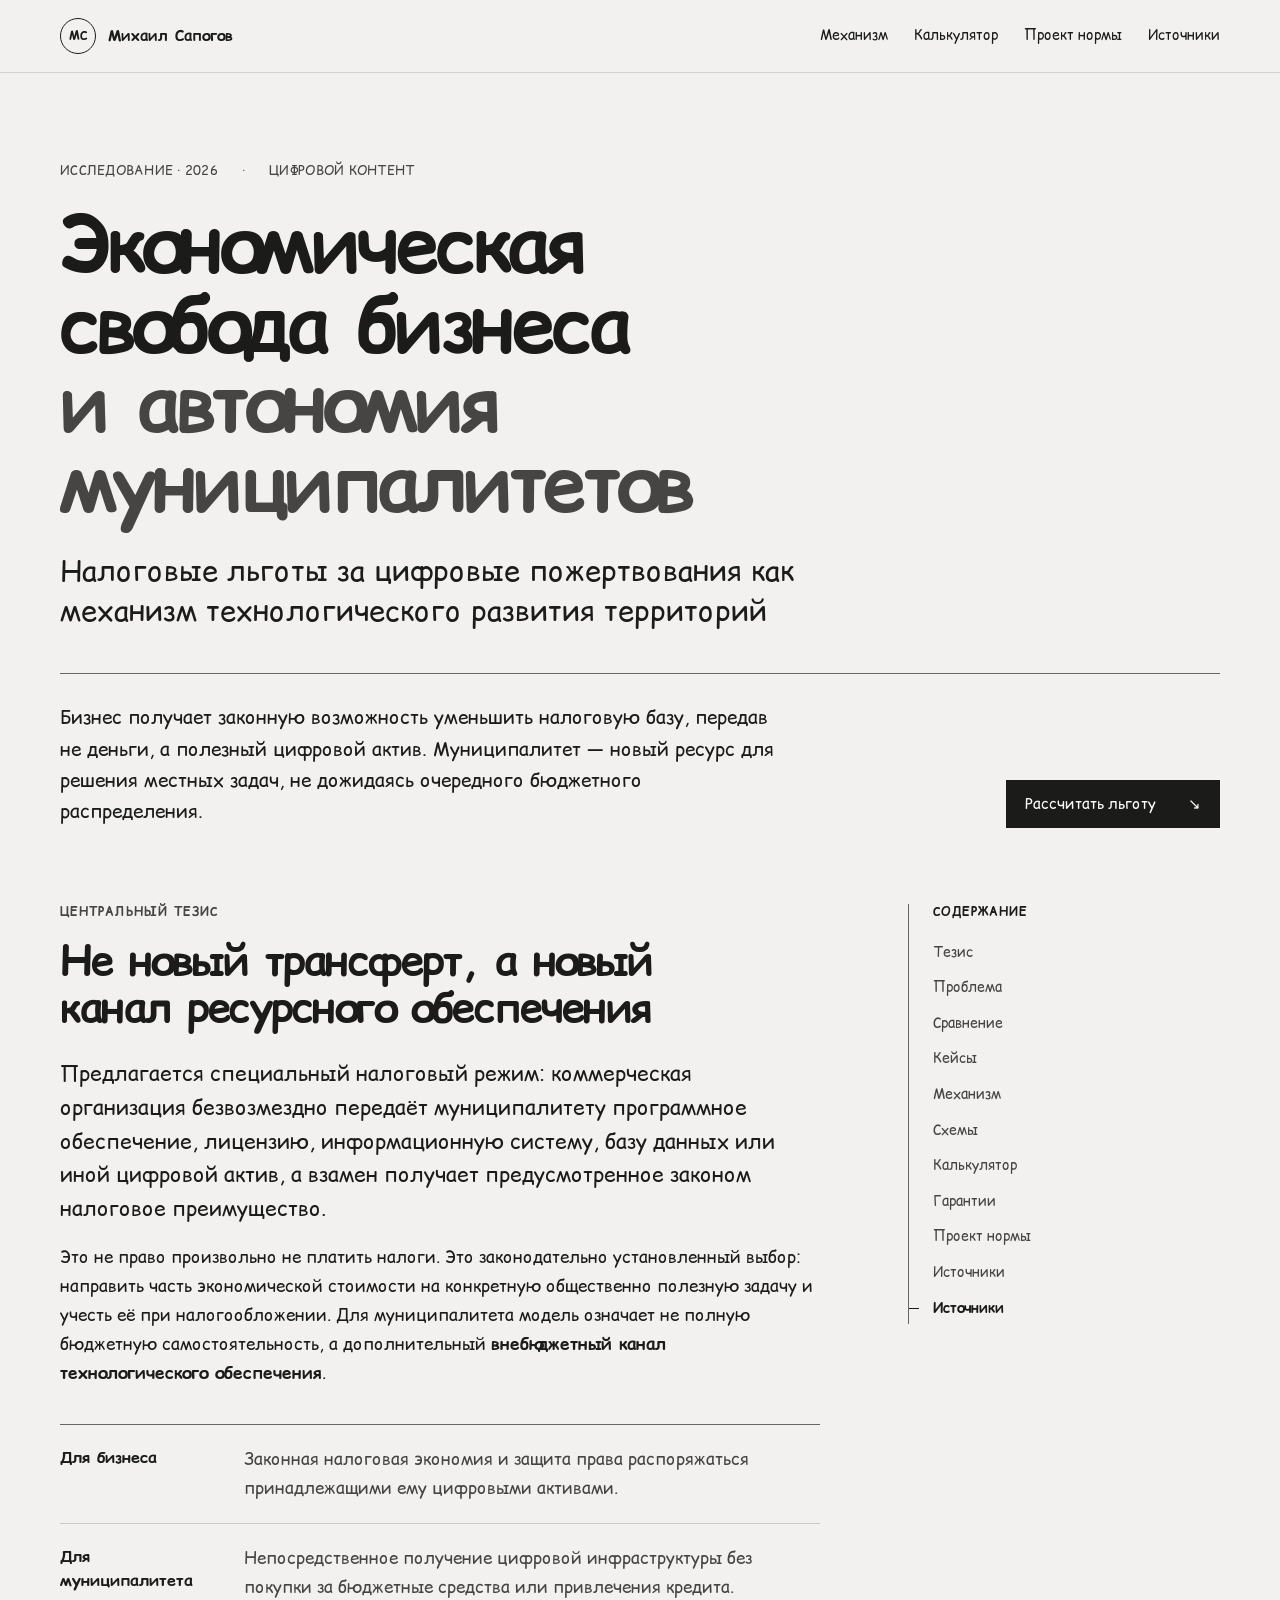
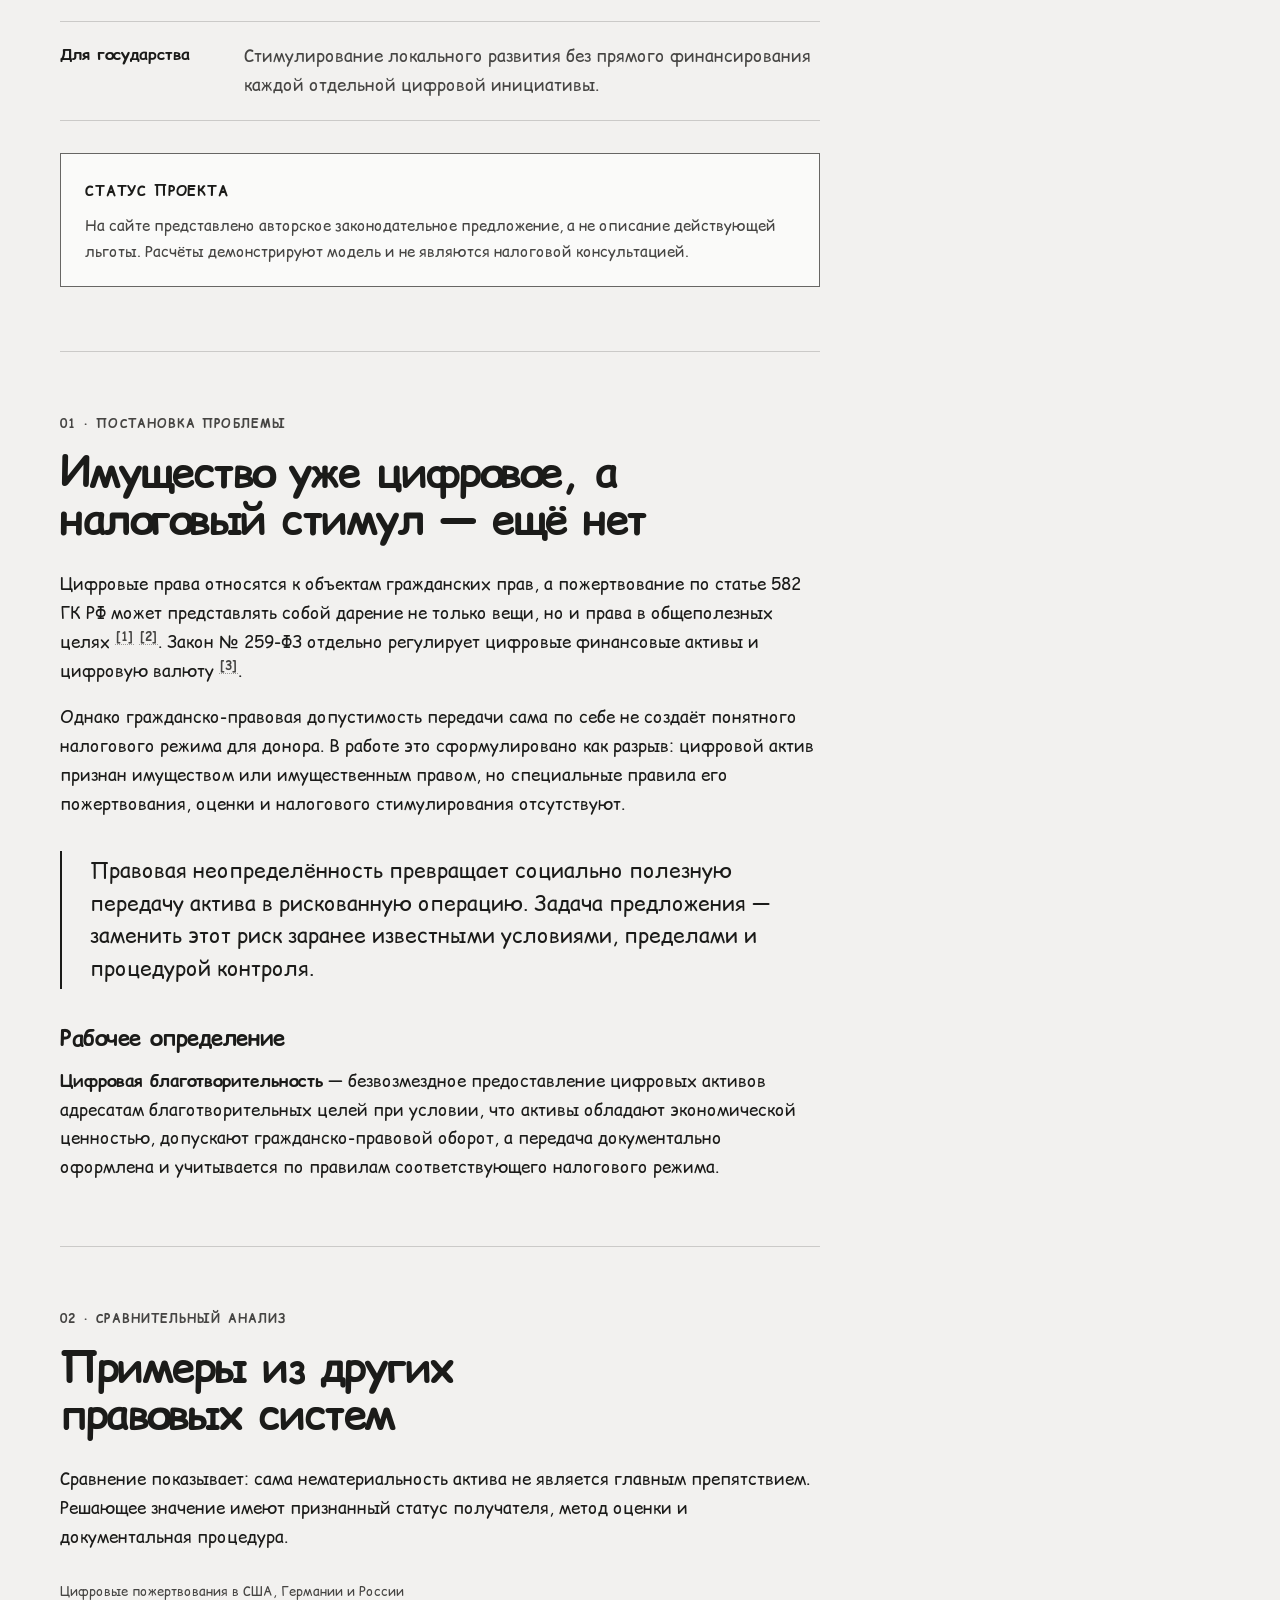
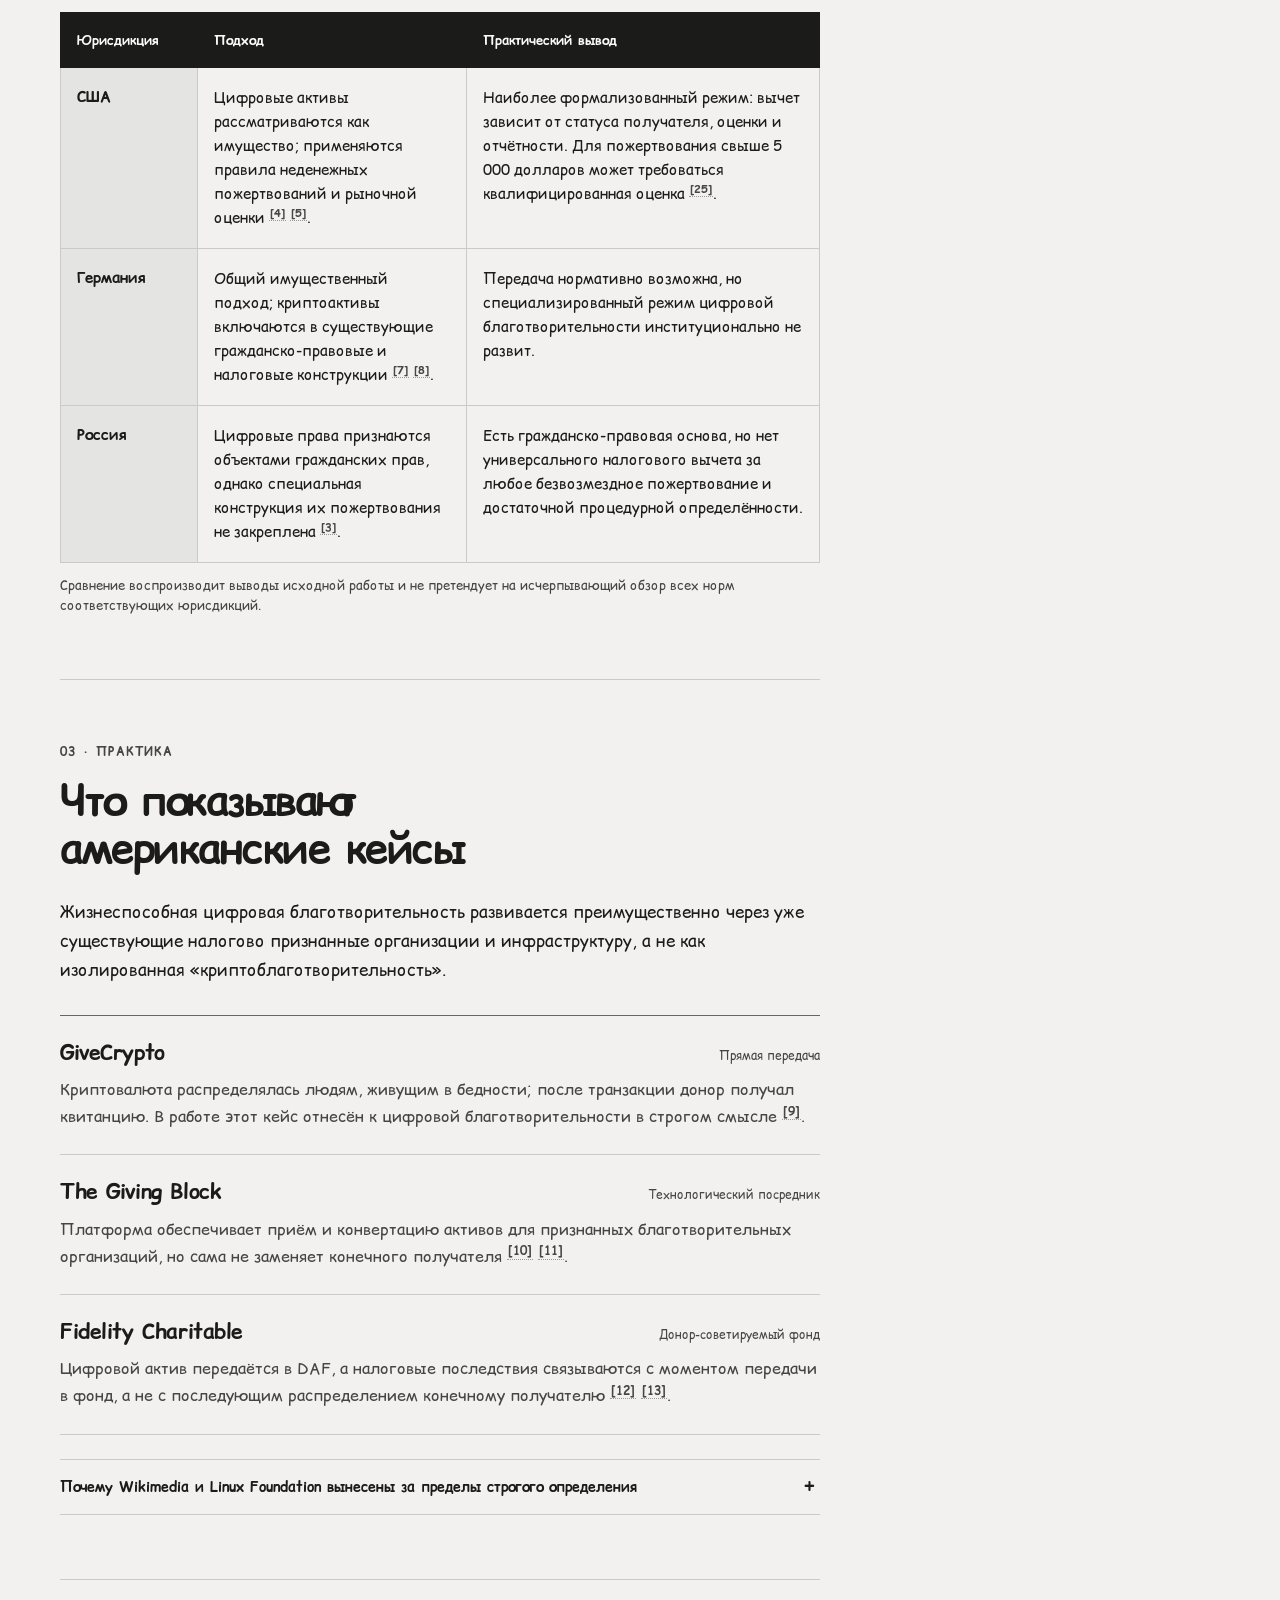
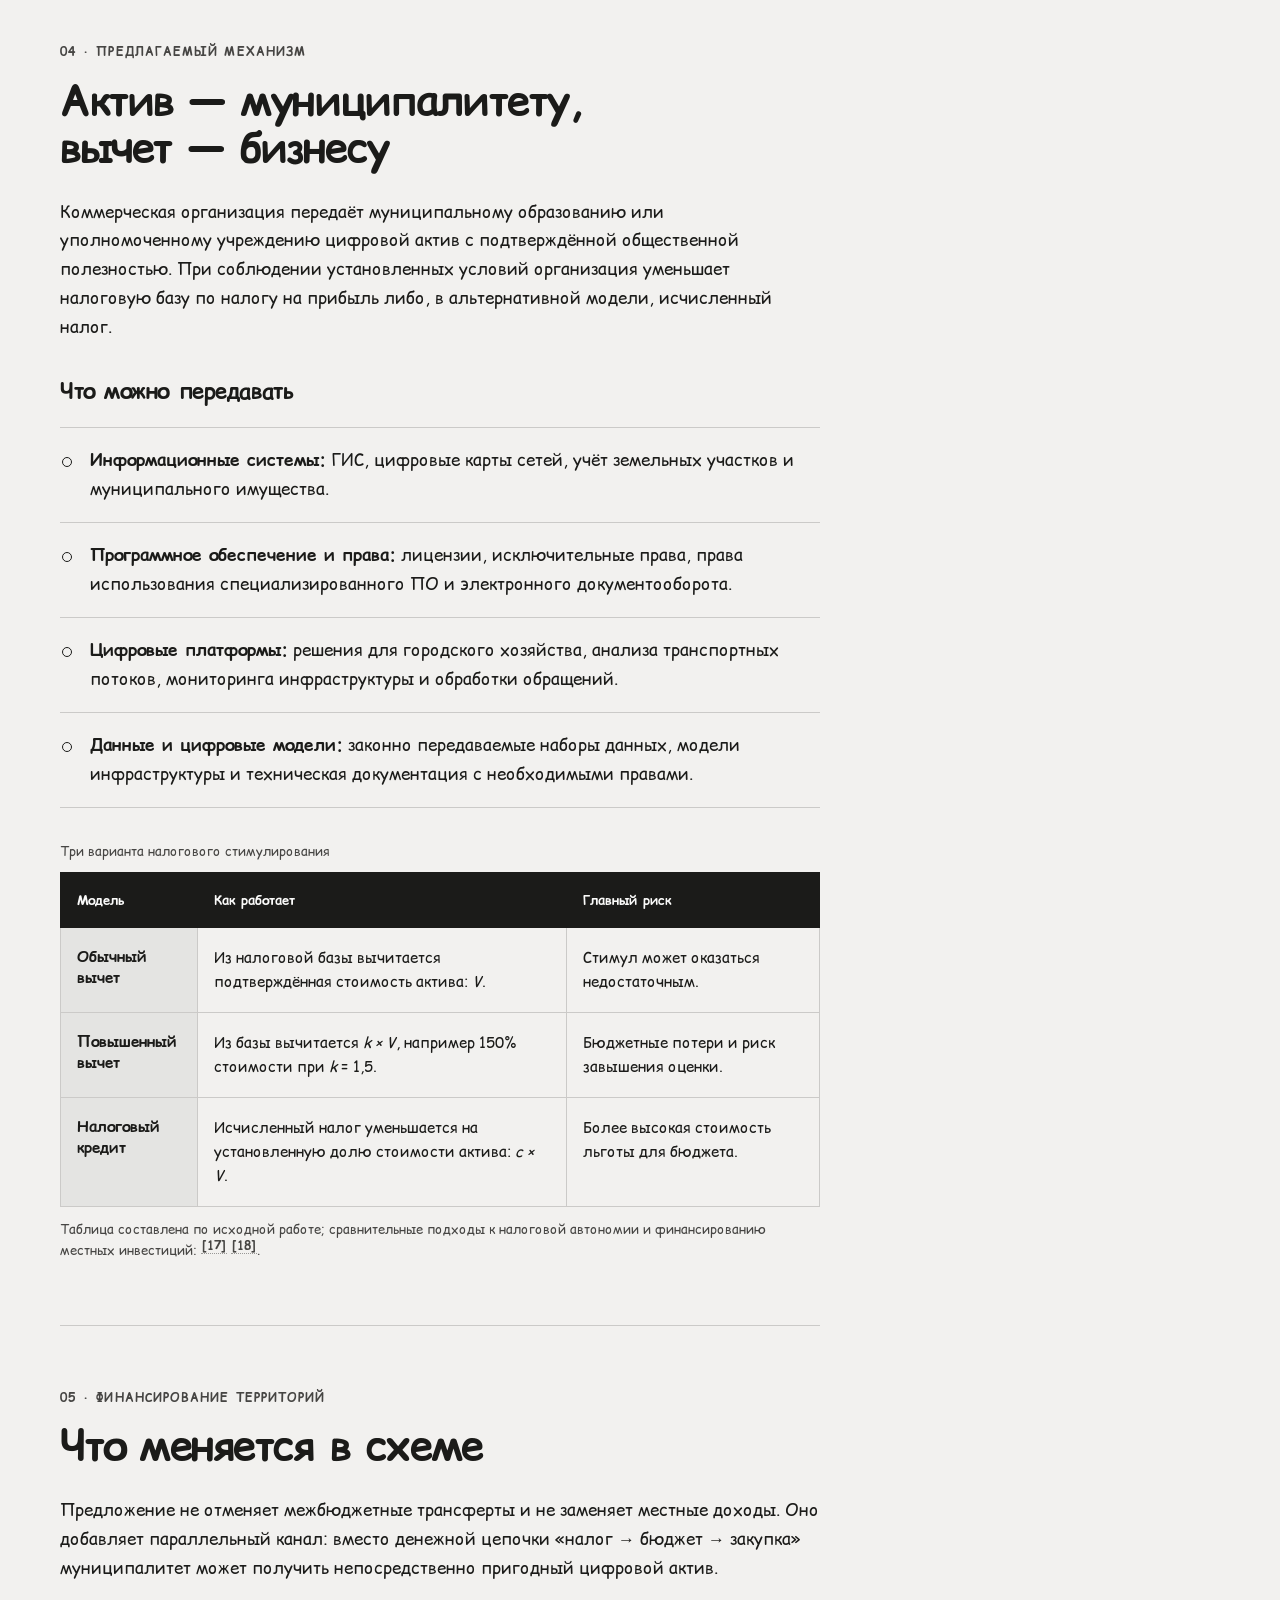
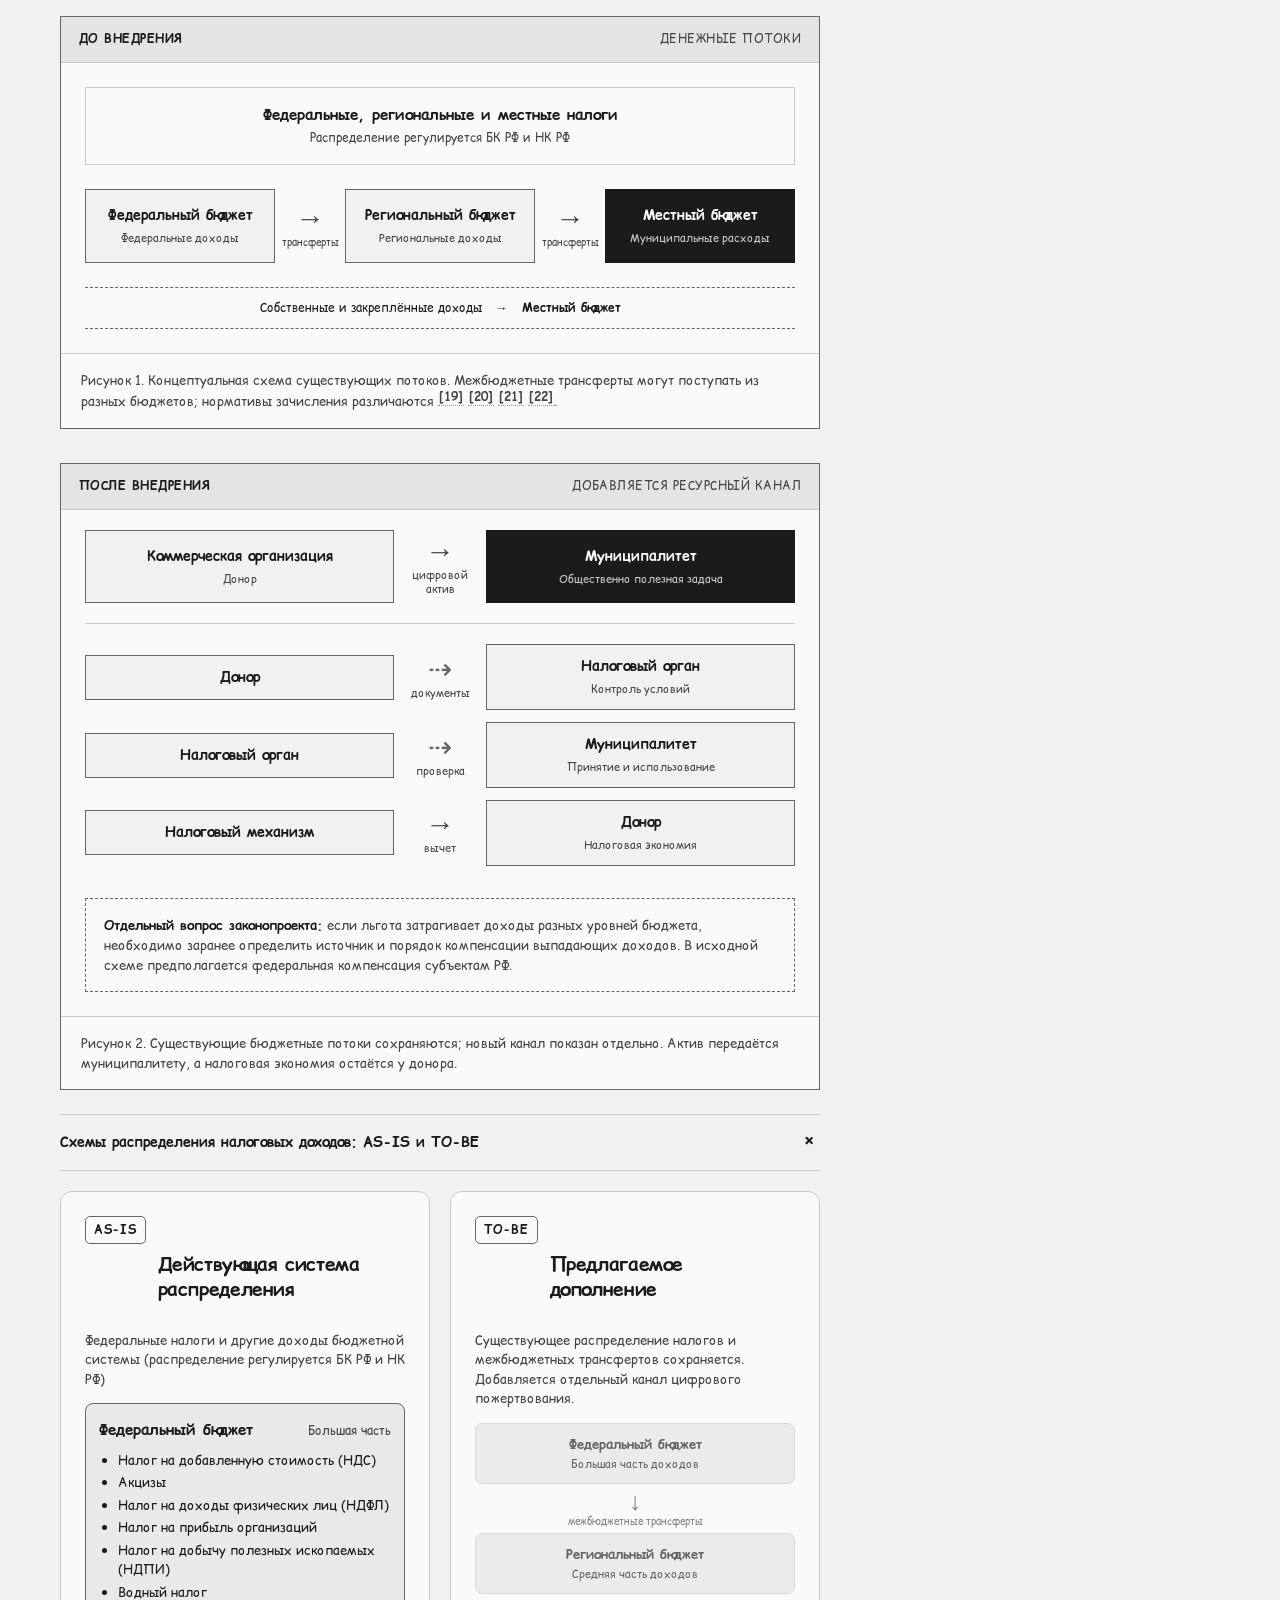
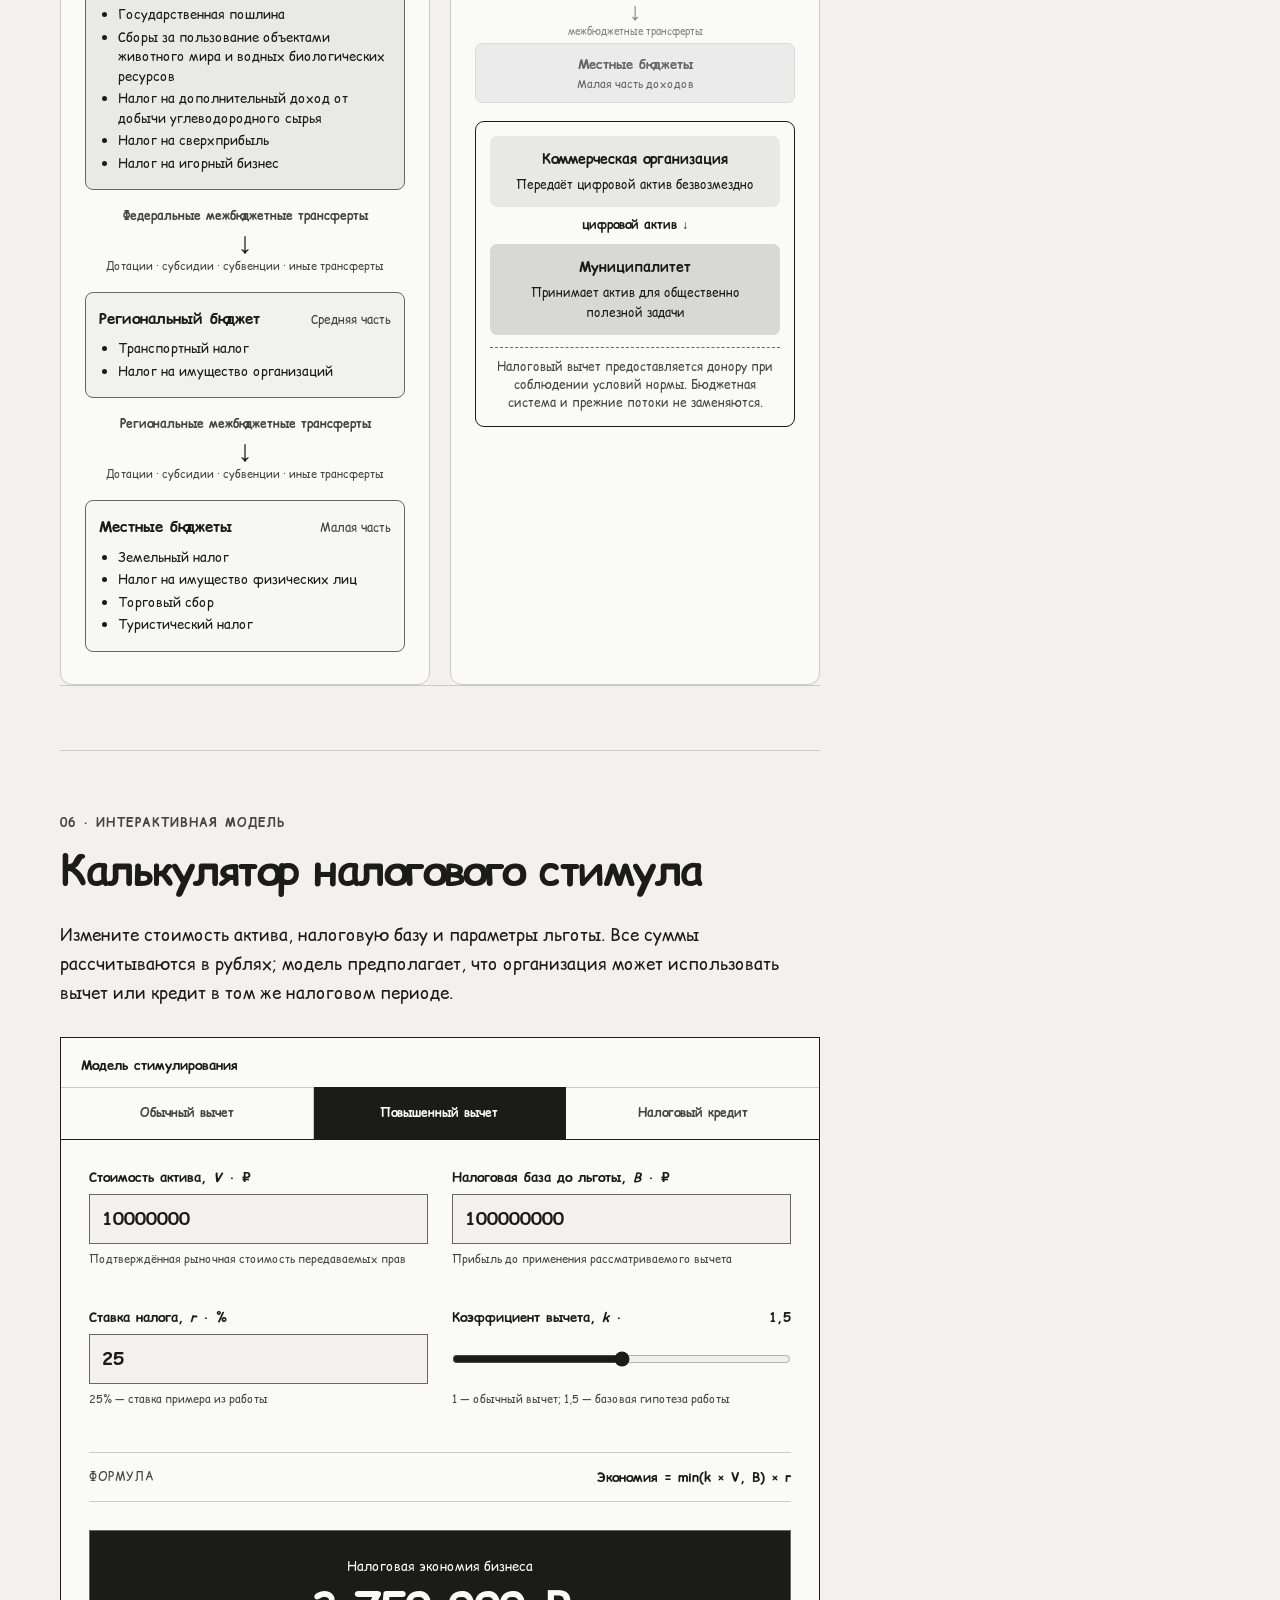
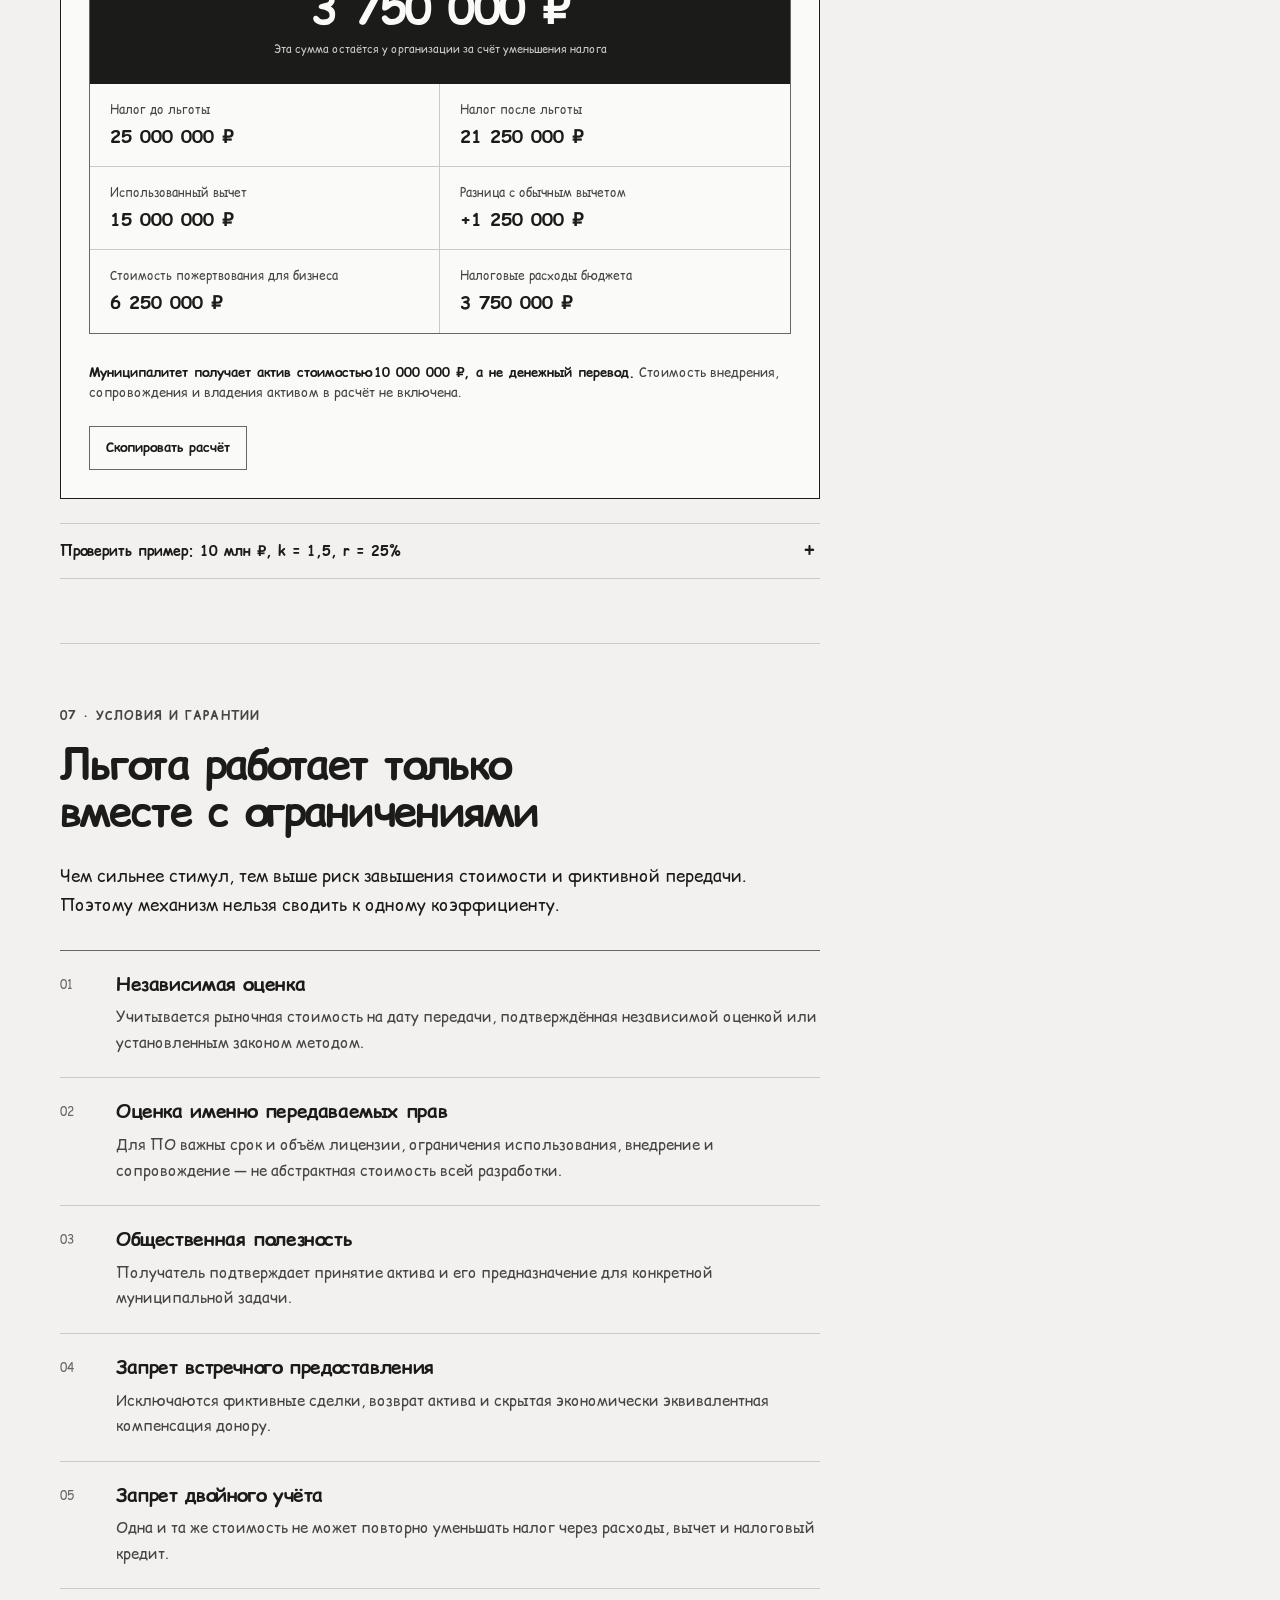
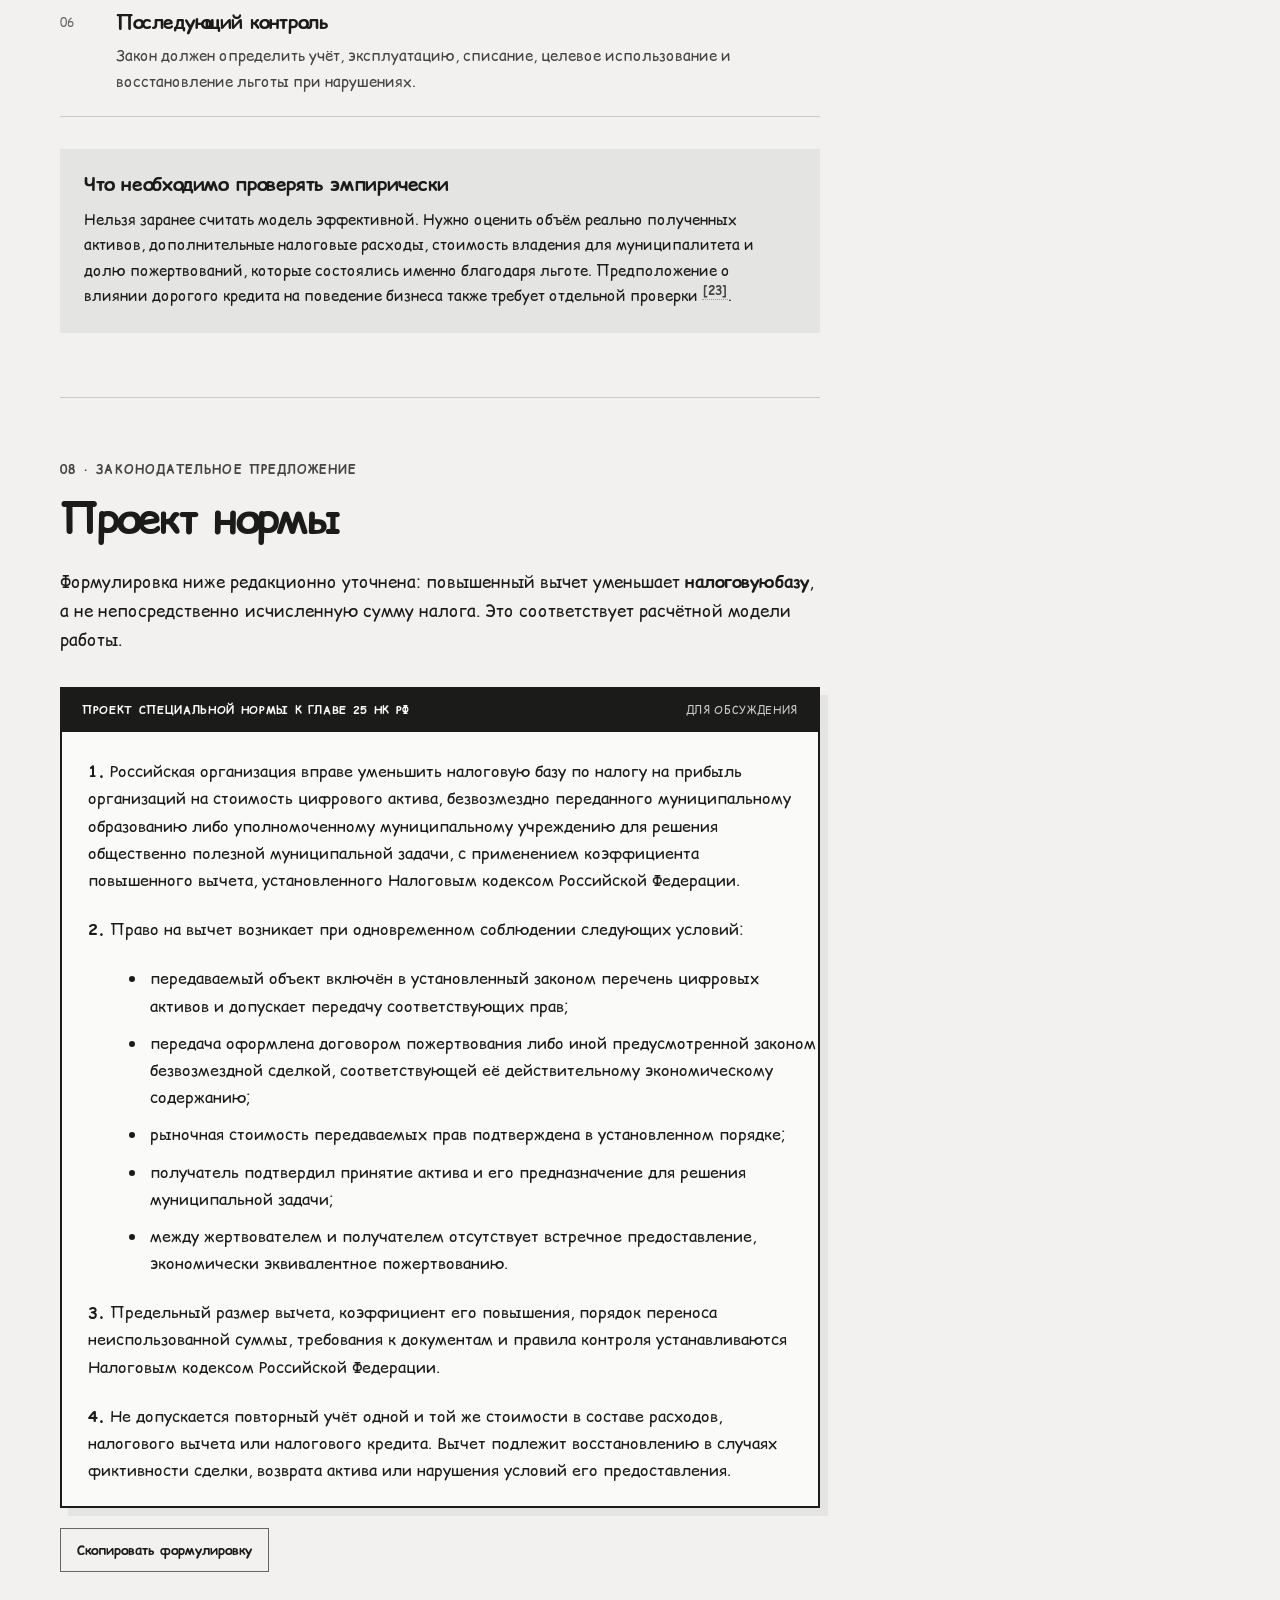
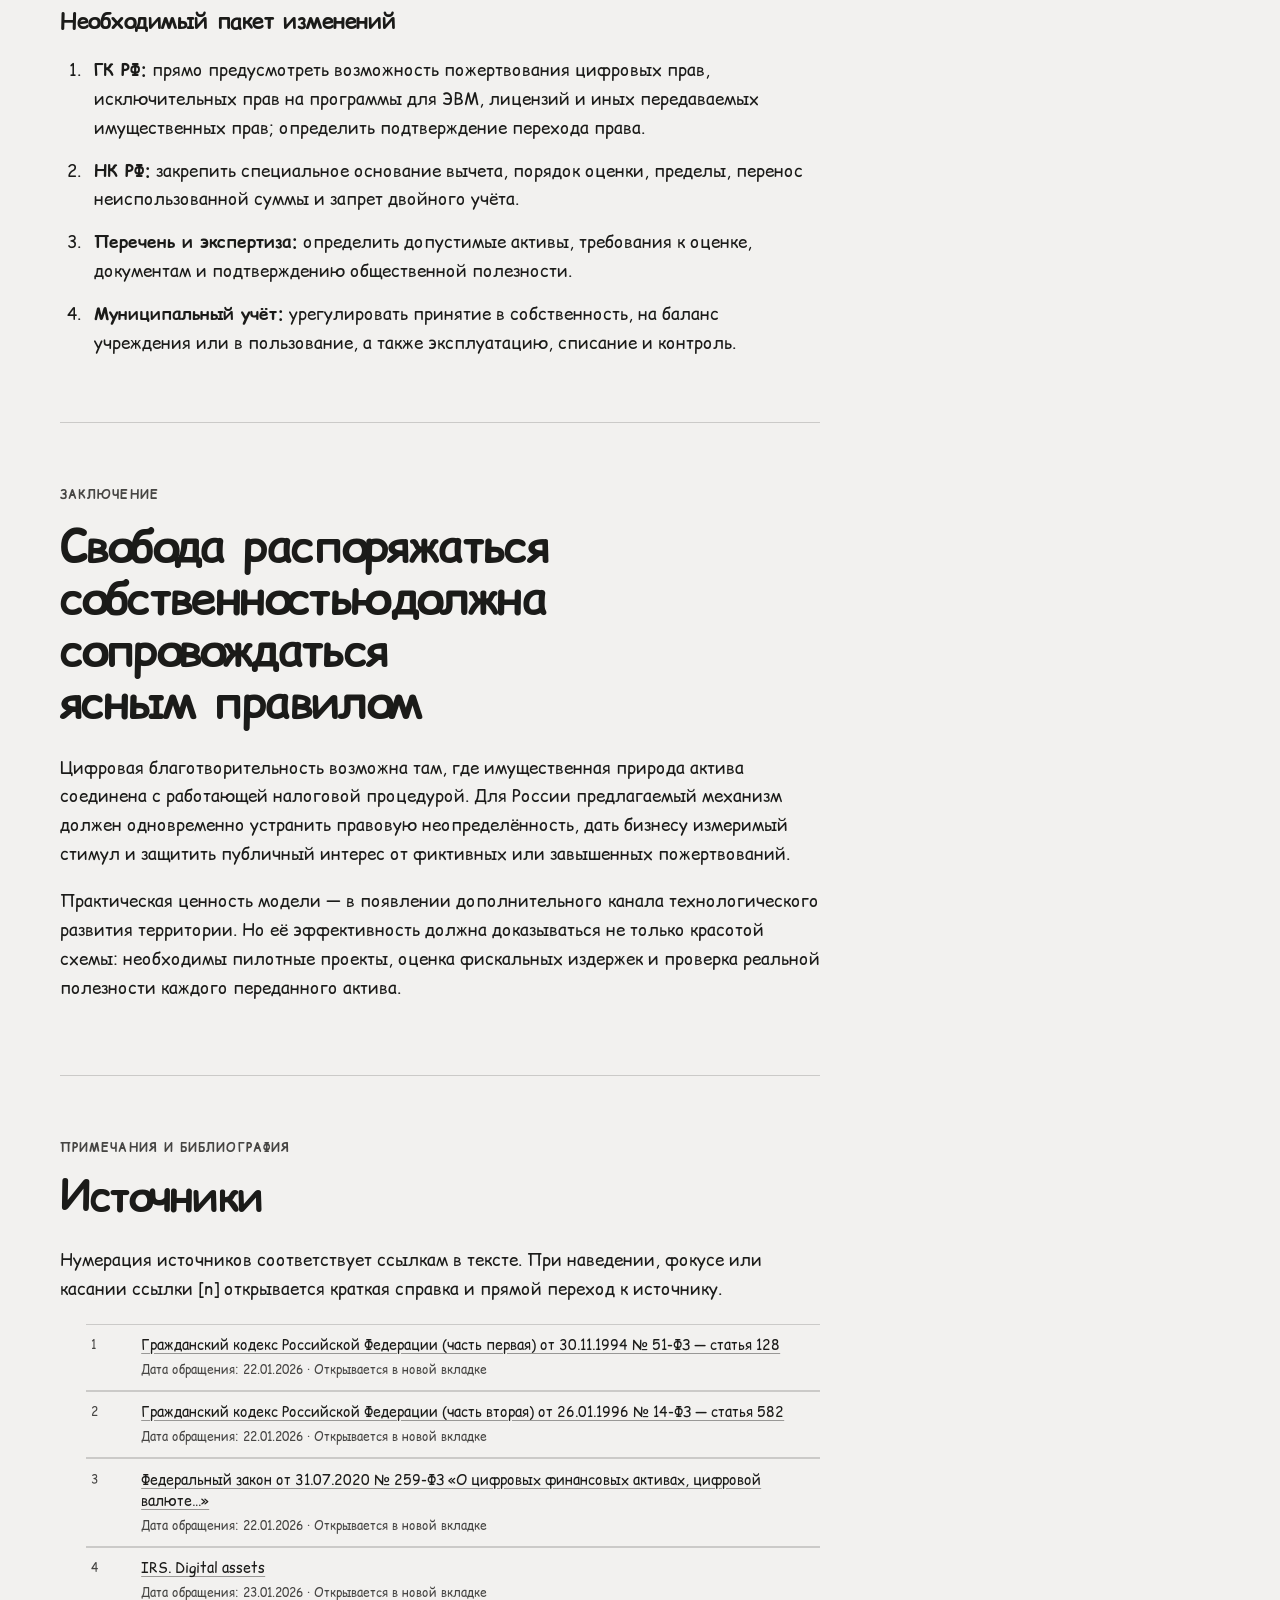
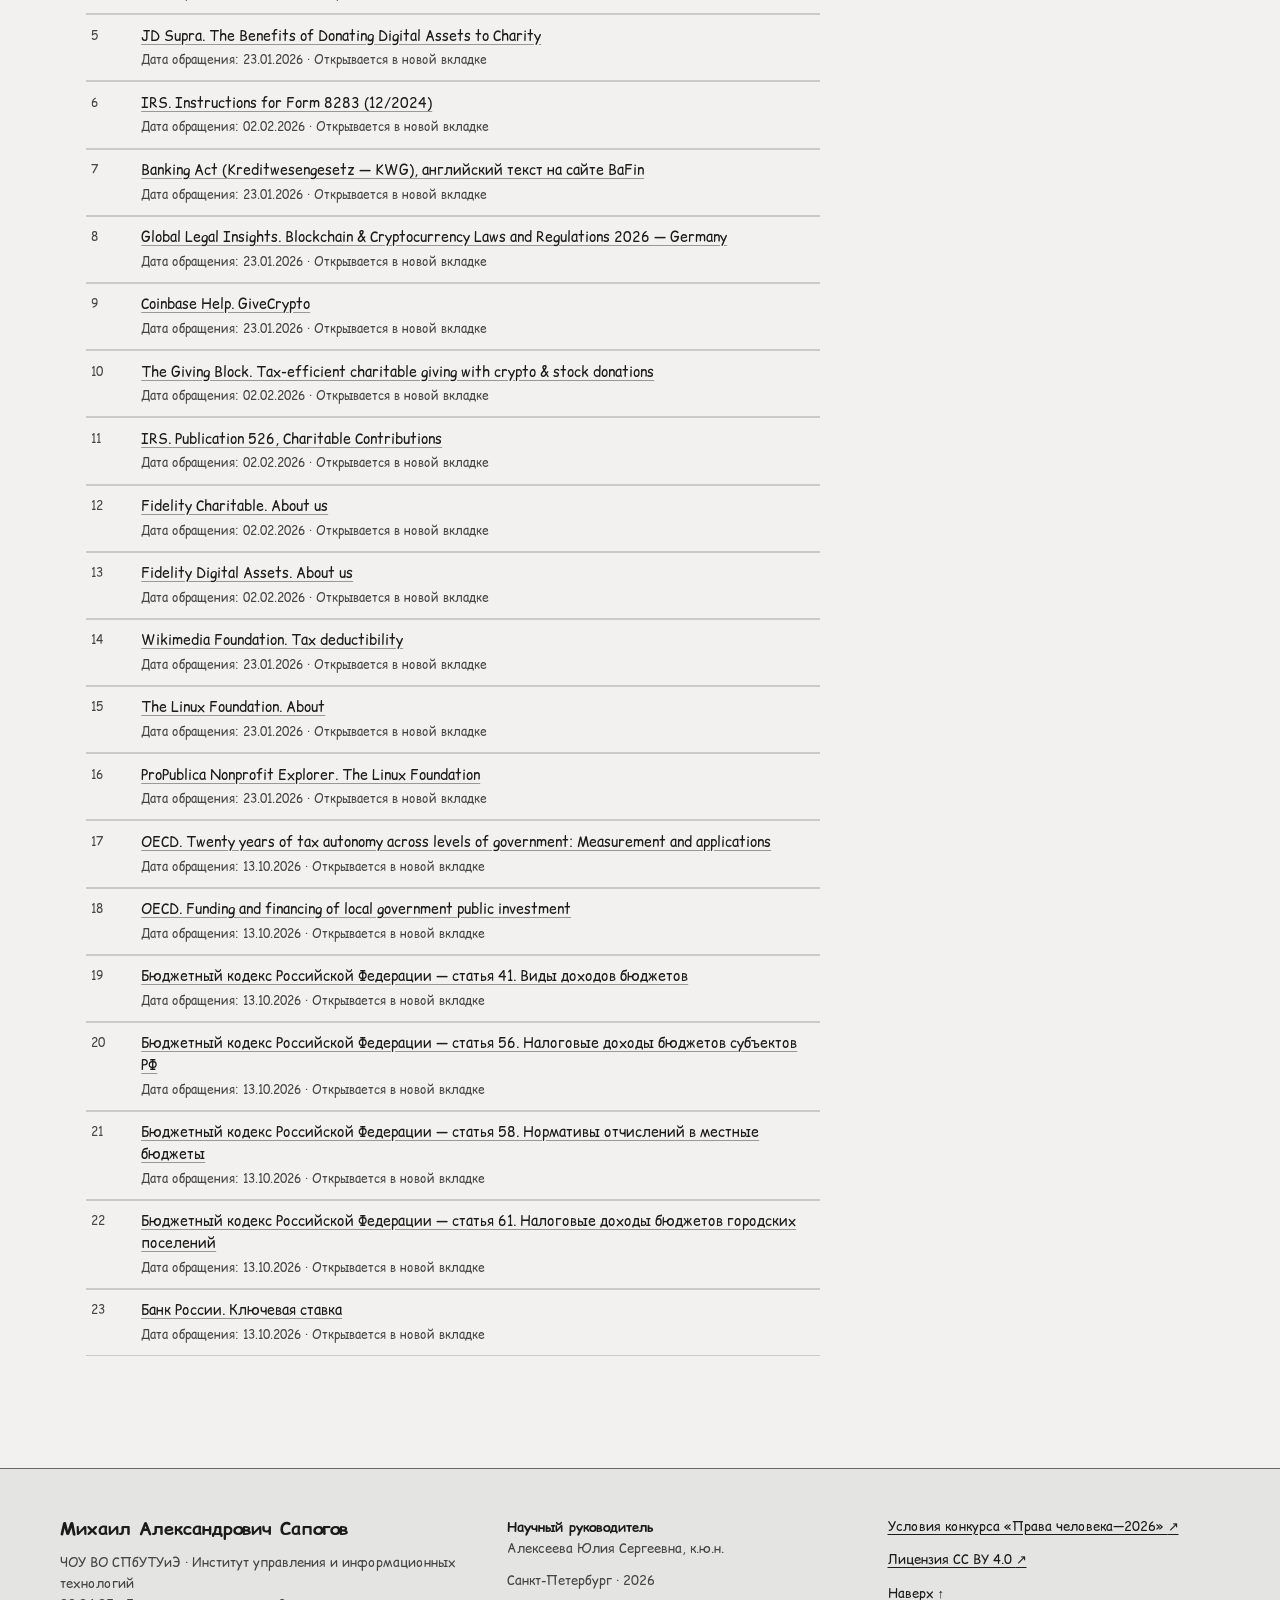
==== index.html @ ef660023 "Первая попытка загрузить в репозиторий" ====
<!doctype html>
<html lang="ru">
<head>
  <meta charset="utf-8">
  <meta name="viewport" content="width=device-width, initial-scale=1">
  <meta name="description" content="Исследование и интерактивная модель налоговых льгот для бизнеса за цифровые пожертвования муниципальным образованиям.">
  <meta name="theme-color" content="#f2f2f0">
  <title>Экономическая свобода бизнеса и автономия муниципалитетов — Михаил Сапогов</title>
  <link rel="icon" href="./assets/favicon.svg" type="image/svg+xml">
  <link rel="stylesheet" href="./styles.css">
  <script type="module" src="./src/main.js"></script>
</head>
<body>
  <a class="skip-link" href="#main">Перейти к содержанию</a>
  <div class="reading-progress" aria-hidden="true"><span id="reading-progress-bar"></span></div>

  <header class="site-header" id="top">
    <div class="header-inner">
      <a class="author-mark" href="#top" aria-label="Михаил Сапогов — к началу страницы">
        <span class="author-monogram" aria-hidden="true">МС</span>
        <span>Михаил Сапогов</span>
      </a>
      <nav class="top-nav" aria-label="Основная навигация">
        <a href="#mechanism">Механизм</a>
        <a href="#calculator">Калькулятор</a>
        <a href="#legislation">Проект нормы</a>
        <a href="#sources">Источники</a>
      </nav>
    </div>
  </header>

  <main id="main">
    <section class="hero shell" aria-labelledby="page-title">
      <div class="hero-meta">
        <span>Исследование · 2026</span>
        <span>Цифровой контент</span>
      </div>
      <h1 id="page-title">Экономическая свобода бизнеса <span>и автономия муниципалитетов</span></h1>
      <p class="hero-subtitle">Налоговые льготы за цифровые пожертвования как механизм технологического развития территорий</p>
      <div class="hero-rule" aria-hidden="true"></div>
      <div class="hero-bottom">
        <p class="hero-thesis">Бизнес получает законную возможность уменьшить налоговую базу, передав не деньги, а полезный цифровой актив. Муниципалитет — новый ресурс для решения местных задач, не дожидаясь очередного бюджетного распределения.</p>
        <div class="hero-actions">
          <a class="primary-action" href="#calculator">Рассчитать льготу <span aria-hidden="true">↘</span></a>
        </div>
      </div>
    </section>

    <div class="shell content-layout">
      <article class="article-flow">
        <section id="abstract" class="article-section abstract-section" aria-labelledby="abstract-title">
          <p class="section-label">Центральный тезис</p>
          <h2 id="abstract-title">Не новый трансферт, а новый канал ресурсного обеспечения</h2>
          <p class="lead">Предлагается специальный налоговый режим: коммерческая организация безвозмездно передаёт муниципалитету программное обеспечение, лицензию, информационную систему, базу данных или иной цифровой актив, а взамен получает предусмотренное законом налоговое преимущество.</p>
          <p>Это не право произвольно не платить налоги. Это законодательно установленный выбор: направить часть экономической стоимости на конкретную общественно полезную задачу и учесть её при налогообложении. Для муниципалитета модель означает не полную бюджетную самостоятельность, а дополнительный <strong>внебюджетный канал технологического обеспечения</strong>.</p>
          <dl class="stakeholder-list">
            <div>
              <dt>Для бизнеса</dt>
              <dd>Законная налоговая экономия и защита права распоряжаться принадлежащими ему цифровыми активами.</dd>
            </div>
            <div>
              <dt>Для муниципалитета</dt>
              <dd>Непосредственное получение цифровой инфраструктуры без покупки за бюджетные средства или привлечения кредита.</dd>
            </div>
            <div>
              <dt>Для государства</dt>
              <dd>Стимулирование локального развития без прямого финансирования каждой отдельной цифровой инициативы.</dd>
            </div>
          </dl>
          <aside class="status-note">
            <strong>Статус проекта</strong>
            <p>На сайте представлено авторское законодательное предложение, а не описание действующей льготы. Расчёты демонстрируют модель и не являются налоговой консультацией.</p>
          </aside>
        </section>

        <section id="problem" class="article-section" aria-labelledby="problem-title">
          <p class="section-label">01 · Постановка проблемы</p>
          <h2 id="problem-title">Имущество уже цифровое, а налоговый стимул — ещё нет</h2>
          <p>Цифровые права относятся к объектам гражданских прав, а пожертвование по статье 582 ГК РФ может представлять собой дарение не только вещи, но и права в общеполезных целях <a class="cite" href="#source-1" data-ref="1" aria-label="Источник 1">[1]</a> <a class="cite" href="#source-2" data-ref="2" aria-label="Источник 2">[2]</a>. Закон № 259-ФЗ отдельно регулирует цифровые финансовые активы и цифровую валюту <a class="cite" href="#source-3" data-ref="3" aria-label="Источник 3">[3]</a>.</p>
          <p>Однако гражданско-правовая допустимость передачи сама по себе не создаёт понятного налогового режима для донора. В работе это сформулировано как разрыв: цифровой актив признан имуществом или имущественным правом, но специальные правила его пожертвования, оценки и налогового стимулирования отсутствуют.</p>
          <blockquote>
            <p>Правовая неопределённость превращает социально полезную передачу актива в рискованную операцию. Задача предложения — заменить этот риск заранее известными условиями, пределами и процедурой контроля.</p>
          </blockquote>
          <h3>Рабочее определение</h3>
          <p><strong>Цифровая благотворительность</strong> — безвозмездное предоставление цифровых активов адресатам благотворительных целей при условии, что активы обладают экономической ценностью, допускают гражданско-правовой оборот, а передача документально оформлена и учитывается по правилам соответствующего налогового режима.</p>
        </section>

        <section id="comparative" class="article-section" aria-labelledby="comparative-title">
          <p class="section-label">02 · Сравнительный анализ</p>
          <h2 id="comparative-title">Примеры из других правовых систем</h2>
          <p>Сравнение показывает: сама нематериальность актива не является главным препятствием. Решающее значение имеют признанный статус получателя, метод оценки и документальная процедура.</p>
          <div class="table-wrap">
            <table class="research-table responsive-table">
              <caption>Цифровые пожертвования в США, Германии и России</caption>
              <thead>
                <tr><th scope="col">Юрисдикция</th><th scope="col">Подход</th><th scope="col">Практический вывод</th></tr>
              </thead>
              <tbody>
                <tr>
                  <th scope="row" data-label="Юрисдикция">США</th>
                  <td data-label="Подход">Цифровые активы рассматриваются как имущество; применяются правила неденежных пожертвований и рыночной оценки <a class="cite" href="#source-4" data-ref="4">[4]</a> <a class="cite" href="#source-5" data-ref="5">[5]</a>.</td>
                  <td data-label="Вывод">Наиболее формализованный режим: вычет зависит от статуса получателя, оценки и отчётности. Для пожертвования свыше 5 000 долларов может требоваться квалифицированная оценка <a class="cite" href="#source-6" data-ref="6">[25]</a>.</td>
                </tr>
                <tr>
                  <th scope="row" data-label="Юрисдикция">Германия</th>
                  <td data-label="Подход">Общий имущественный подход; криптоактивы включаются в существующие гражданско-правовые и налоговые конструкции <a class="cite" href="#source-7" data-ref="7">[7]</a> <a class="cite" href="#source-8" data-ref="8">[8]</a>.</td>
                  <td data-label="Вывод">Передача нормативно возможна, но специализированный режим цифровой благотворительности институционально не развит.</td>
                </tr>
                <tr>
                  <th scope="row" data-label="Юрисдикция">Россия</th>
                  <td data-label="Подход">Цифровые права признаются объектами гражданских прав, однако специальная конструкция их пожертвования не закреплена <a class="cite" href="#source-3" data-ref="3">[3]</a>.</td>
                  <td data-label="Вывод">Есть гражданско-правовая основа, но нет универсального налогового вычета за любое безвозмездное пожертвование и достаточной процедурной определённости.</td>
                </tr>
              </tbody>
            </table>
          </div>
          <p class="table-note">Сравнение воспроизводит выводы исходной работы и не претендует на исчерпывающий обзор всех норм соответствующих юрисдикций.</p>
        </section>

        <section id="cases" class="article-section" aria-labelledby="cases-title">
          <p class="section-label">03 · Практика</p>
          <h2 id="cases-title">Что показывают американские кейсы</h2>
          <p>Жизнеспособная цифровая благотворительность развивается преимущественно через уже существующие налогово признанные организации и инфраструктуру, а не как изолированная «криптоблаготворительность».</p>
          <div class="case-list">
            <article>
              <div class="case-heading"><h3>GiveCrypto</h3><span>Прямая передача</span></div>
              <p>Криптовалюта распределялась людям, живущим в бедности; после транзакции донор получал квитанцию. В работе этот кейс отнесён к цифровой благотворительности в строгом смысле <a class="cite" href="#source-9" data-ref="9">[9]</a>.</p>
            </article>
            <article>
              <div class="case-heading"><h3>The Giving Block</h3><span>Технологический посредник</span></div>
              <p>Платформа обеспечивает приём и конвертацию активов для признанных благотворительных организаций, но сама не заменяет конечного получателя <a class="cite" href="#source-10" data-ref="10">[10]</a> <a class="cite" href="#source-11" data-ref="11">[11]</a>.</p>
            </article>
            <article>
              <div class="case-heading"><h3>Fidelity Charitable</h3><span>Донор-советируемый фонд</span></div>
              <p>Цифровой актив передаётся в DAF, а налоговые последствия связываются с моментом передачи в фонд, а не с последующим распределением конечному получателю <a class="cite" href="#source-12" data-ref="12">[12]</a> <a class="cite" href="#source-13" data-ref="13">[13]</a>.</p>
            </article>
          </div>
          <details class="inline-details">
            <summary>Почему Wikimedia и Linux Foundation вынесены за пределы строгого определения</summary>
            <p>В исходной работе эти кейсы используются как контраст: пожертвование организации, работающей в цифровой сфере, не тождественно пожертвованию цифрового актива. Кроме того, налоговый статус организаций различается <a class="cite" href="#source-14" data-ref="14">[14]</a> <a class="cite" href="#source-15" data-ref="15">[15]</a> <a class="cite" href="#source-16" data-ref="16">[16]</a>.</p>
          </details>
        </section>

        <section id="mechanism" class="article-section" aria-labelledby="mechanism-title">
          <p class="section-label">04 · Предлагаемый механизм</p>
          <h2 id="mechanism-title">Актив — муниципалитету, вычет — бизнесу</h2>
          <p>Коммерческая организация передаёт муниципальному образованию или уполномоченному учреждению цифровой актив с подтверждённой общественной полезностью. При соблюдении установленных условий организация уменьшает налоговую базу по налогу на прибыль либо, в альтернативной модели, исчисленный налог.</p>

          <h3>Что можно передавать</h3>
          <ul class="asset-list">
            <li><strong>Информационные системы:</strong> ГИС, цифровые карты сетей, учёт земельных участков и муниципального имущества.</li>
            <li><strong>Программное обеспечение и права:</strong> лицензии, исключительные права, права использования специализированного ПО и электронного документооборота.</li>
            <li><strong>Цифровые платформы:</strong> решения для городского хозяйства, анализа транспортных потоков, мониторинга инфраструктуры и обработки обращений.</li>
            <li><strong>Данные и цифровые модели:</strong> законно передаваемые наборы данных, модели инфраструктуры и техническая документация с необходимыми правами.</li>
          </ul>

          <div class="table-wrap">
            <table class="research-table responsive-table model-table">
              <caption>Три варианта налогового стимулирования</caption>
              <thead><tr><th scope="col">Модель</th><th scope="col">Как работает</th><th scope="col">Главный риск</th></tr></thead>
              <tbody>
                <tr><th scope="row" data-label="Модель">Обычный вычет</th><td data-label="Механизм">Из налоговой базы вычитается подтверждённая стоимость актива: <i>V</i>.</td><td data-label="Ограничение">Стимул может оказаться недостаточным.</td></tr>
                <tr><th scope="row" data-label="Модель">Повышенный вычет</th><td data-label="Механизм">Из базы вычитается <i>k × V</i>, например 150% стоимости при <i>k</i> = 1,5.</td><td data-label="Ограничение">Бюджетные потери и риск завышения оценки.</td></tr>
                <tr><th scope="row" data-label="Модель">Налоговый кредит</th><td data-label="Механизм">Исчисленный налог уменьшается на установленную долю стоимости актива: <i>c × V</i>.</td><td data-label="Ограничение">Более высокая стоимость льготы для бюджета.</td></tr>
              </tbody>
            </table>
          </div>
          <p class="table-note">Таблица составлена по исходной работе; сравнительные подходы к налоговой автономии и финансированию местных инвестиций: <a class="cite" href="#source-17" data-ref="17">[17]</a> <a class="cite" href="#source-18" data-ref="18">[18]</a>.</p>
        </section>

        <section id="financing" class="article-section" aria-labelledby="financing-title">
          <p class="section-label">05 · Финансирование территорий</p>
          <h2 id="financing-title">Что меняется в схеме</h2>
          <p>Предложение не отменяет межбюджетные трансферты и не заменяет местные доходы. Оно добавляет параллельный канал: вместо денежной цепочки «налог → бюджет → закупка» муниципалитет может получить непосредственно пригодный цифровой актив.</p>

          <figure class="finance-figure" aria-labelledby="before-caption">
            <div class="figure-heading"><span>До внедрения</span><span>Денежные потоки</span></div>
            <div class="flow-root">Федеральные, региональные и местные налоги<br><small>Распределение регулируется БК РФ и НК РФ</small></div>
            <div class="budget-chain" aria-label="Цепочка бюджетных потоков">
              <div class="flow-node"><strong>Федеральный бюджет</strong><span>Федеральные доходы</span></div>
              <div class="flow-arrow"><span aria-hidden="true">→</span><small>трансферты</small></div>
              <div class="flow-node"><strong>Региональный бюджет</strong><span>Региональные доходы</span></div>
              <div class="flow-arrow"><span aria-hidden="true">→</span><small>трансферты</small></div>
              <div class="flow-node emphasis"><strong>Местный бюджет</strong><span>Муниципальные расходы</span></div>
            </div>
            <div class="direct-income"><span>Собственные и закреплённые доходы</span><span aria-hidden="true">→</span><strong>Местный бюджет</strong></div>
            <figcaption id="before-caption">Рисунок 1. Концептуальная схема существующих потоков. Межбюджетные трансферты могут поступать из разных бюджетов; нормативы зачисления различаются <a class="cite" href="#source-19" data-ref="19">[19]</a> <a class="cite" href="#source-20" data-ref="20">[20]</a> <a class="cite" href="#source-21" data-ref="21">[21]</a> <a class="cite" href="#source-22" data-ref="22">[22]</a>.</figcaption>
          </figure>

          <figure class="finance-figure proposed" aria-labelledby="after-caption">
            <div class="figure-heading"><span>После внедрения</span><span>Добавляется ресурсный канал</span></div>
            <div class="relation-list" aria-label="Потоки предлагаемого механизма">
              <div class="relation primary-relation">
                <div class="flow-node"><strong>Коммерческая организация</strong><span>Донор</span></div>
                <div class="flow-arrow"><span aria-hidden="true">→</span><small>цифровой актив</small></div>
                <div class="flow-node emphasis"><strong>Муниципалитет</strong><span>Общественно полезная задача</span></div>
              </div>
              <div class="relation">
                <div class="flow-node compact"><strong>Донор</strong></div>
                <div class="flow-arrow dashed"><span aria-hidden="true">⇢</span><small>документы</small></div>
                <div class="flow-node compact"><strong>Налоговый орган</strong><span>Контроль условий</span></div>
              </div>
              <div class="relation">
                <div class="flow-node compact"><strong>Налоговый орган</strong></div>
                <div class="flow-arrow dashed"><span aria-hidden="true">⇢</span><small>проверка</small></div>
                <div class="flow-node compact"><strong>Муниципалитет</strong><span>Принятие и использование</span></div>
              </div>
              <div class="relation">
                <div class="flow-node compact"><strong>Налоговый механизм</strong></div>
                <div class="flow-arrow"><span aria-hidden="true">→</span><small>вычет</small></div>
                <div class="flow-node compact"><strong>Донор</strong><span>Налоговая экономия</span></div>
              </div>
            </div>
            <div class="compensation-note"><strong>Отдельный вопрос законопроекта:</strong> если льгота затрагивает доходы разных уровней бюджета, необходимо заранее определить источник и порядок компенсации выпадающих доходов. В исходной схеме предполагается федеральная компенсация субъектам РФ.</div>
            <figcaption id="after-caption">Рисунок 2. Существующие бюджетные потоки сохраняются; новый канал показан отдельно. Актив передаётся муниципалитету, а налоговая экономия остаётся у донора.</figcaption>
          </figure>

          <details class="original-schemes" open>
            <summary>Схемы распределения налоговых доходов: AS-IS и TO-BE</summary>
            <div class="tax-schemes">
              <section class="tax-scheme" aria-labelledby="tax-asis-title">
                <div class="tax-scheme-heading"><span>AS-IS</span><h3 id="tax-asis-title">Действующая система распределения</h3></div>
                <p class="tax-scheme-intro">Федеральные налоги и другие доходы бюджетной системы (распределение регулируется БК РФ и НК РФ)</p>
                <div class="tax-level federal">
                  <div class="tax-level-title"><strong>Федеральный бюджет</strong><span>Большая часть</span></div>
                  <ul>
                    <li>Налог на добавленную стоимость (НДС)</li><li>Акцизы</li><li>Налог на доходы физических лиц (НДФЛ)</li><li>Налог на прибыль организаций</li><li>Налог на добычу полезных ископаемых (НДПИ)</li><li>Водный налог</li><li>Государственная пошлина</li><li>Сборы за пользование объектами животного мира и водных биологических ресурсов</li><li>Налог на дополнительный доход от добычи углеводородного сырья</li><li>Налог на сверхприбыль</li><li>Налог на игорный бизнес</li>
                  </ul>
                </div>
                <div class="tax-transfer"><span class="transfer-label">Федеральные межбюджетные трансферты</span><span class="transfer-arrow" aria-hidden="true">↓</span><small>Дотации · субсидии · субвенции · иные трансферты</small></div>
                <div class="tax-level regional">
                  <div class="tax-level-title"><strong>Региональный бюджет</strong><span>Средняя часть</span></div>
                  <ul><li>Транспортный налог</li><li>Налог на имущество организаций</li></ul>
                </div>
                <div class="tax-transfer"><span class="transfer-label">Региональные межбюджетные трансферты</span><span class="transfer-arrow" aria-hidden="true">↓</span><small>Дотации · субсидии · субвенции · иные трансферты</small></div>
                <div class="tax-level local">
                  <div class="tax-level-title"><strong>Местные бюджеты</strong><span>Малая часть</span></div>
                  <ul><li>Земельный налог</li><li>Налог на имущество физических лиц</li><li>Торговый сбор</li><li>Туристический налог</li></ul>
                </div>
              </section>
              <section class="tax-scheme to-be" aria-labelledby="tax-tobe-title">
                <div class="tax-scheme-heading"><span>TO-BE</span><h3 id="tax-tobe-title">Предлагаемое дополнение</h3></div>
                <p class="tax-scheme-intro">Существующее распределение налогов и межбюджетных трансфертов сохраняется. Добавляется отдельный канал цифрового пожертвования.</p>
                <div class="legacy-flow">
                  <div class="legacy-level">Федеральный бюджет <small>Большая часть доходов</small></div>
                  <div class="legacy-arrow"><span aria-hidden="true">↓</span><small>межбюджетные трансферты</small></div>
                  <div class="legacy-level">Региональный бюджет <small>Средняя часть доходов</small></div>
                  <div class="legacy-arrow"><span aria-hidden="true">↓</span><small>межбюджетные трансферты</small></div>
                  <div class="legacy-level">Местные бюджеты <small>Малая часть доходов</small></div>
                </div>
                <div class="digital-donation">
                  <div class="donation-party"><strong>Коммерческая организация</strong><span>Передаёт цифровой актив безвозмездно</span></div>
                  <div class="donation-arrow">цифровой актив ↓</div>
                  <div class="donation-party municipality"><strong>Муниципалитет</strong><span>Принимает актив для общественно полезной задачи</span></div>
                  <div class="donation-note">Налоговый вычет предоставляется донору при соблюдении условий нормы. Бюджетная система и прежние потоки не заменяются.</div>
                </div>
              </section>
            </div>
          </details>
        </section>

        <section id="calculator" class="article-section calculator-section" aria-labelledby="calculator-title">
          <p class="section-label">06 · Интерактивная модель</p>
          <h2 id="calculator-title">Калькулятор налогового стимула</h2>
          <p>Измените стоимость актива, налоговую базу и параметры льготы. Все суммы рассчитываются в рублях; модель предполагает, что организация может использовать вычет или кредит в том же налоговом периоде.</p>

          <form id="tax-calculator" class="calculator" novalidate>
            <fieldset class="model-choice">
              <legend>Модель стимулирования</legend>
              <label><input type="radio" name="model" value="ordinary"><span>Обычный вычет</span></label>
              <label><input type="radio" name="model" value="enhanced" checked><span>Повышенный вычет</span></label>
              <label><input type="radio" name="model" value="credit"><span>Налоговый кредит</span></label>
            </fieldset>

            <div class="input-grid">
              <label class="field">
                <span>Стоимость актива, <i>V</i> · ₽</span>
                <input id="asset-value" name="assetValue" type="number" min="0" max="1000000000000" step="100000" value="10000000" inputmode="decimal">
                <small>Подтверждённая рыночная стоимость передаваемых прав</small>
              </label>
              <label class="field">
                <span>Налоговая база до льготы, <i>B</i> · ₽</span>
                <input id="tax-base" name="taxBase" type="number" min="0" max="1000000000000" step="100000" value="100000000" inputmode="decimal">
                <small>Прибыль до применения рассматриваемого вычета</small>
              </label>
              <label class="field">
                <span>Ставка налога, <i>r</i> · %</span>
                <input id="tax-rate" name="taxRate" type="number" min="0" max="100" step="0.5" value="25" inputmode="decimal">
                <small>25% — ставка примера из работы</small>
              </label>
              <label class="field parameter-field" id="coefficient-field">
                <span>Коэффициент вычета, <i>k</i> · <output id="coefficient-output" for="coefficient">1,5</output></span>
                <input id="coefficient" name="coefficient" type="range" min="1" max="2" step="0.1" value="1.5">
                <small>1 — обычный вычет; 1,5 — базовая гипотеза работы</small>
              </label>
              <label class="field parameter-field" id="credit-field" hidden>
                <span>Доля налогового кредита, <i>c</i> · <output id="credit-output" for="credit-rate">30%</output></span>
                <input id="credit-rate" name="creditRate" type="range" min="0" max="100" step="5" value="30">
                <small>Кредит ограничен исчисленной суммой налога</small>
              </label>
            </div>

            <div class="formula-display" aria-live="polite">
              <span>Формула</span>
              <code id="formula-text">Экономия = min(k × V, B) × r</code>
            </div>

            <div class="results" aria-live="polite" aria-atomic="true">
              <div class="result-primary">
                <span id="savings-label">Налоговая экономия бизнеса</span>
                <strong id="savings-value">3 750 000 ₽</strong>
                <small>Эта сумма остаётся у организации за счёт уменьшения налога</small>
              </div>
              <dl class="result-grid">
                <div><dt>Налог до льготы</dt><dd id="tax-before">25 000 000 ₽</dd></div>
                <div><dt>Налог после льготы</dt><dd id="tax-after">21 250 000 ₽</dd></div>
                <div><dt id="deduction-label">Использованный вычет</dt><dd id="deduction-value">15 000 000 ₽</dd></div>
                <div><dt>Разница с обычным вычетом</dt><dd id="additional-value">+1 250 000 ₽</dd></div>
                <div><dt>Стоимость пожертвования для бизнеса</dt><dd id="net-cost">6 250 000 ₽</dd></div>
                <div><dt>Налоговые расходы бюджета</dt><dd id="fiscal-cost">3 750 000 ₽</dd></div>
              </dl>
            </div>

            <p id="calculator-warning" class="calculator-warning" hidden></p>
            <p class="calculation-note"><strong>Муниципалитет получает актив стоимостью <span id="municipal-value">10 000 000 ₽</span>, а не денежный перевод.</strong> Стоимость внедрения, сопровождения и владения активом в расчёт не включена.</p>

            <div class="calculator-actions">
              <button type="button" class="button-secondary" id="copy-calculation">Скопировать расчёт</button>
            </div>
          </form>

          <details class="worked-example">
            <summary>Проверить пример: 10 млн ₽, k = 1,5, r = 25%</summary>
            <ol>
              <li>Повышенный вычет: 1,5 × 10 млн = <strong>15 млн ₽</strong>.</li>
              <li>Экономия при повышенном вычете: 15 млн × 25% = <strong>3,75 млн ₽</strong>.</li>
              <li>Экономия при обычном вычете: 10 млн × 25% = <strong>2,5 млн ₽</strong>.</li>
              <li>Дополнительный стимул: 3,75 млн − 2,5 млн = <strong>1,25 млн ₽</strong>.</li>
            </ol>
          </details>
        </section>

        <section id="safeguards" class="article-section" aria-labelledby="safeguards-title">
          <p class="section-label">07 · Условия и гарантии</p>
          <h2 id="safeguards-title">Льгота работает только вместе с ограничениями</h2>
          <p>Чем сильнее стимул, тем выше риск завышения стоимости и фиктивной передачи. Поэтому механизм нельзя сводить к одному коэффициенту.</p>
          <div class="safeguard-list">
            <article><span>01</span><div><h3>Независимая оценка</h3><p>Учитывается рыночная стоимость на дату передачи, подтверждённая независимой оценкой или установленным законом методом.</p></div></article>
            <article><span>02</span><div><h3>Оценка именно передаваемых прав</h3><p>Для ПО важны срок и объём лицензии, ограничения использования, внедрение и сопровождение — не абстрактная стоимость всей разработки.</p></div></article>
            <article><span>03</span><div><h3>Общественная полезность</h3><p>Получатель подтверждает принятие актива и его предназначение для конкретной муниципальной задачи.</p></div></article>
            <article><span>04</span><div><h3>Запрет встречного предоставления</h3><p>Исключаются фиктивные сделки, возврат актива и скрытая экономически эквивалентная компенсация донору.</p></div></article>
            <article><span>05</span><div><h3>Запрет двойного учёта</h3><p>Одна и та же стоимость не может повторно уменьшать налог через расходы, вычет и налоговый кредит.</p></div></article>
            <article><span>06</span><div><h3>Последующий контроль</h3><p>Закон должен определить учёт, эксплуатацию, списание, целевое использование и восстановление льготы при нарушениях.</p></div></article>
          </div>
          <aside class="research-caveat">
            <h3>Что необходимо проверять эмпирически</h3>
            <p>Нельзя заранее считать модель эффективной. Нужно оценить объём реально полученных активов, дополнительные налоговые расходы, стоимость владения для муниципалитета и долю пожертвований, которые состоялись именно благодаря льготе. Предположение о влиянии дорогого кредита на поведение бизнеса также требует отдельной проверки <a class="cite" href="#source-23" data-ref="23">[23]</a>.</p>
          </aside>
        </section>

        <section id="legislation" class="article-section legislation-section" aria-labelledby="legislation-title">
          <p class="section-label">08 · Законодательное предложение</p>
          <h2 id="legislation-title">Проект нормы</h2>
          <p>Формулировка ниже редакционно уточнена: повышенный вычет уменьшает <strong>налоговую базу</strong>, а не непосредственно исчисленную сумму налога. Это соответствует расчётной модели работы.</p>

          <article class="legal-text" id="legal-text" aria-label="Предлагаемая законодательная формулировка">
            <div class="legal-heading"><span>Проект специальной нормы к главе 25 НК РФ</span><span>Для обсуждения</span></div>
            <p><strong>1.</strong> Российская организация вправе уменьшить налоговую базу по налогу на прибыль организаций на стоимость цифрового актива, безвозмездно переданного муниципальному образованию либо уполномоченному муниципальному учреждению для решения общественно полезной муниципальной задачи, с применением коэффициента повышенного вычета, установленного Налоговым кодексом Российской Федерации.</p>
            <p><strong>2.</strong> Право на вычет возникает при одновременном соблюдении следующих условий:</p>
            <ul class="legal-conditions" style="padding-inline-start: 5.0em">
              <li>передаваемый объект включён в установленный законом перечень цифровых активов и допускает передачу соответствующих прав;</li>
              <li>передача оформлена договором пожертвования либо иной предусмотренной законом безвозмездной сделкой, соответствующей её действительному экономическому содержанию;</li>
              <li>рыночная стоимость передаваемых прав подтверждена в установленном порядке;</li>
              <li>получатель подтвердил принятие актива и его предназначение для решения муниципальной задачи;</li>
              <li>между жертвователем и получателем отсутствует встречное предоставление, экономически эквивалентное пожертвованию.</li>
            </ul>
            <p><strong>3.</strong> Предельный размер вычета, коэффициент его повышения, порядок переноса неиспользованной суммы, требования к документам и правила контроля устанавливаются Налоговым кодексом Российской Федерации.</p>
            <p><strong>4.</strong> Не допускается повторный учёт одной и той же стоимости в составе расходов, налогового вычета или налогового кредита. Вычет подлежит восстановлению в случаях фиктивности сделки, возврата актива или нарушения условий его предоставления.</p>
          </article>
          <div class="legal-actions">
            <button class="button-secondary" id="copy-legal" type="button">Скопировать формулировку</button>
          </div>

          <h3>Необходимый пакет изменений</h3>
          <ol class="amendment-list">
            <li><strong>ГК РФ:</strong> прямо предусмотреть возможность пожертвования цифровых прав, исключительных прав на программы для ЭВМ, лицензий и иных передаваемых имущественных прав; определить подтверждение перехода права.</li>
            <li><strong>НК РФ:</strong> закрепить специальное основание вычета, порядок оценки, пределы, перенос неиспользованной суммы и запрет двойного учёта.</li>
            <li><strong>Перечень и экспертиза:</strong> определить допустимые активы, требования к оценке, документам и подтверждению общественной полезности.</li>
            <li><strong>Муниципальный учёт:</strong> урегулировать принятие в собственность, на баланс учреждения или в пользование, а также эксплуатацию, списание и контроль.</li>
          </ol>
        </section>

        <section id="conclusion" class="article-section conclusion-section" aria-labelledby="conclusion-title">
          <p class="section-label">Заключение</p>
          <h2 id="conclusion-title">Свобода распоряжаться собственностью должна сопровождаться ясным правилом</h2>
          <p>Цифровая благотворительность возможна там, где имущественная природа актива соединена с работающей налоговой процедурой. Для России предлагаемый механизм должен одновременно устранить правовую неопределённость, дать бизнесу измеримый стимул и защитить публичный интерес от фиктивных или завышенных пожертвований.</p>
          <p>Практическая ценность модели — в появлении дополнительного канала технологического развития территории. Но её эффективность должна доказываться не только красотой схемы: необходимы пилотные проекты, оценка фискальных издержек и проверка реальной полезности каждого переданного актива.</p>
        </section>


        <section id="sources" class="article-section sources-section" aria-labelledby="sources-title">
          <p class="section-label">Примечания и библиография</p>
          <h2 id="sources-title">Источники</h2>
          <p>Нумерация источников соответствует ссылкам в тексте. При наведении, фокусе или касании ссылки [n] открывается краткая справка и прямой переход к источнику.</p>
          <ol class="sources-list" id="sources-list"></ol>
        </section>
      </article>

      <aside class="toc" aria-label="Содержание статьи">
        <div class="toc-inner">
          <p>Содержание</p>
          <nav>
            <a href="#abstract">Тезис</a>
            <a href="#problem">Проблема</a>
            <a href="#comparative">Сравнение</a>
            <a href="#cases">Кейсы</a>
            <a href="#mechanism">Механизм</a>
            <a href="#financing">Схемы</a>
            <a href="#calculator">Калькулятор</a>
            <a href="#safeguards">Гарантии</a>
            <a href="#legislation">Проект нормы</a>
            <a href="#sources">Источники</a>
        <a href="#sources">Источники</a>
          </nav>
        </div>
      </aside>
    </div>
  </main>

  <footer class="site-footer">
    <div class="shell footer-grid">
      <div>
        <p class="footer-name">Михаил Александрович Сапогов</p>
        <p>ЧОУ ВО СПбУТУиЭ · Институт управления и информационных технологий<br>38.04.05 «Бизнес-информатика» · 2 курс</p>
      </div>
      <div>
        <p><strong>Научный руководитель</strong><br>Алексеева Юлия Сергеевна, к.ю.н.</p>
        <p>Санкт-Петербург · 2026</p>
      </div>
      <div class="footer-links">
        <a href="https://upchspb.ru/news/34920/" target="_blank" rel="noopener">Условия конкурса «Права человека—2026» <span aria-hidden="true">↗</span></a>
        <a href="./LICENSE.md">Лицензия CC BY 4.0 <span aria-hidden="true">↗</span></a>
        <a href="#top">Наверх <span aria-hidden="true">↑</span></a>
      </div>
    </div>
  </footer>

  <div class="reference-popover" id="reference-popover" role="dialog" aria-modal="false" aria-labelledby="popover-title" hidden>
    <div class="popover-topline"><span id="popover-number"></span><button type="button" id="popover-close" aria-label="Закрыть справку">×</button></div>
    <h2 id="popover-title"></h2>
    <p id="popover-description"></p>
    <div class="popover-links"><a id="popover-source" href="" target="_blank" rel="noopener">Открыть источник <span aria-hidden="true">↗</span></a><a id="popover-list-link" href="#sources">В библиографии</a></div>
  </div>
  <div class="toast" id="toast" role="status" aria-live="polite" hidden></div>
</body>
</html>
---- styles.css ----
@font-face{font-family:"Comic Relief";font-style:normal;font-weight:400;font-display:swap;src:url("./assets/fonts/ComicRelief-Regular.ttf") format("truetype")}
@font-face{font-family:"Comic Relief";font-style:normal;font-weight:700;font-display:swap;src:url("./assets/fonts/ComicRelief-Bold.ttf") format("truetype")}

:root{
  /* Primitive palette: neutral, warm gray, no chromatic accents */
  --p-gray-0:oklch(0.985 0.002 90);
  --p-gray-1:oklch(0.958 0.003 90);
  --p-gray-2:oklch(0.918 0.003 90);
  --p-gray-3:oklch(0.84 0.003 90);
  --p-gray-4:oklch(0.68 0.003 90);
  --p-gray-5:oklch(0.51 0.003 90);
  --p-gray-6:oklch(0.39 0.003 90);
  --p-gray-7:oklch(0.28 0.003 90);
  --p-gray-8:oklch(0.22 0.003 90);
  /* Semantic tokens */
  --page:var(--p-gray-1);
  --surface:var(--p-gray-0);
  --surface-muted:var(--p-gray-2);
  --ink:var(--p-gray-8);
  --ink-secondary:var(--p-gray-6);
  --ink-muted:var(--p-gray-5);
  --line:var(--p-gray-3);
  --line-strong:var(--p-gray-5);
  --accent:var(--p-gray-7);
  --accent-contrast:var(--p-gray-0);
  /* Component tokens */
  --link-underline:var(--p-gray-4);
  --focus:var(--p-gray-7);
  --font-display:"Comic Sans MS","Comic Relief",cursive;
  --font-body:"Comic Sans MS","Comic Relief",cursive;
  --font-ui:"Comic Sans MS","Comic Relief",cursive;
  --shell:1160px;
  --reading:760px;
  --shadow-popover:0 16px 50px oklch(0.22 0.003 90 / .16),0 2px 8px oklch(0.22 0.003 90 / .08);
}

*{box-sizing:border-box;margin:0;padding:0}
html{scroll-behavior:smooth;scroll-padding-top:88px}
body{min-height:100dvh;background:var(--page);color:var(--ink);font:17px/1.7 var(--font-body);-webkit-font-smoothing:antialiased;text-rendering:optimizeLegibility}
body.popover-open{--scroll-freeze:1}
::selection{background:var(--ink);color:var(--surface)}
a{color:inherit;text-decoration-thickness:1px;text-underline-offset:3px}
a:hover{text-decoration-color:var(--ink)}
button,input{font:inherit}
button{cursor:pointer}
button:disabled{cursor:not-allowed;opacity:.5}
img{display:block;max-width:100%;height:auto}
[hidden]{display:none!important}
:focus-visible{outline:2px solid var(--focus);outline-offset:4px}
.skip-link{position:fixed;z-index:80;top:12px;left:12px;padding:10px 16px;background:var(--ink);color:var(--surface);font-family:var(--font-ui);transform:translateY(-160%);transition:transform .16s ease-out}
.skip-link:focus{transform:translateY(0)}
.shell{width:min(var(--shell),calc(100% - 48px));margin-inline:auto}

.reading-progress{position:fixed;z-index:70;inset:0 0 auto;height:3px;pointer-events:none;background:transparent}
.reading-progress span{display:block;width:100%;height:100%;background:var(--ink);transform:scaleX(0);transform-origin:left center}
.site-header{position:sticky;z-index:50;top:0;border-bottom:1px solid oklch(0.84 0.003 90 / .75);background:oklch(0.958 0.003 90 / .9);backdrop-filter:blur(12px)}
.header-inner{width:min(var(--shell),calc(100% - 48px));min-height:72px;margin:auto;display:flex;align-items:center;justify-content:space-between;gap:24px}
.author-mark{display:inline-flex;align-items:center;gap:12px;text-decoration:none;font:700 15px/1.2 var(--font-ui)}
.author-monogram{display:grid;place-items:center;width:36px;height:36px;border:1px solid var(--ink);border-radius:50%;font-size:12px;letter-spacing:-.04em;transition:background .16s ease-out,color .16s ease-out}
.author-mark:hover .author-monogram{background:var(--ink);color:var(--surface)}
.top-nav{display:flex;align-items:center;gap:26px;font:14px/1.2 var(--font-ui)}
.top-nav a{text-decoration:none;border-bottom:1px solid transparent;padding-block:8px;transition:border-color .16s ease-out}
.top-nav a:hover{border-color:var(--ink)}

.hero{padding-block:88px 76px}
.hero-meta{display:flex;gap:24px;flex-wrap:wrap;color:var(--ink-secondary);font:13px/1.4 var(--font-ui);letter-spacing:.02em;text-transform:uppercase}
.hero-meta span+span:before{content:"·";margin-right:24px;color:var(--line-strong)}
.hero h1{max-width:990px;margin-top:26px;font:700 clamp(42px,6.3vw,78px)/1.02 var(--font-display);letter-spacing:-.045em;text-wrap:balance}
.hero h1 span{display:block;color:var(--ink-secondary)}
.hero-subtitle{max-width:800px;margin-top:28px;font:400 clamp(21px,2.4vw,29px)/1.38 var(--font-body);text-wrap:balance}
.hero-rule{width:100%;height:1px;margin-block:42px 28px;background:var(--line-strong)}
.hero-bottom{display:grid;grid-template-columns:minmax(0,1fr) auto;align-items:end;gap:48px}
.hero-thesis{max-width:720px;font-size:19px;line-height:1.65}
.hero-actions{display:flex;flex-direction:column;align-items:flex-start;gap:14px;font-family:var(--font-ui)}
.primary-action{display:inline-flex;align-items:center;justify-content:space-between;gap:32px;min-height:48px;padding:13px 18px;background:var(--ink);color:var(--surface);border:1px solid var(--ink);text-decoration:none;font-size:15px;line-height:1.2;transition:background .16s ease-out,color .16s ease-out,transform .16s ease-out}
.primary-action:hover{background:var(--surface);color:var(--ink);transform:translateY(-2px)}
.primary-action:active{transform:translateY(0)}
.text-action{font-size:13px;color:var(--ink-secondary)}

.content-layout{display:grid;grid-template-columns:minmax(0,var(--reading)) minmax(180px,1fr);gap:88px;align-items:start;padding-bottom:112px}
.article-flow{min-width:0}
.article-section{padding-block:64px;border-top:1px solid var(--line);scroll-margin-top:80px}
.article-section:first-child{padding-top:0;border-top:0}
.section-label{margin-bottom:16px;color:var(--ink-secondary);font:700 12px/1.4 var(--font-ui);letter-spacing:.09em;text-transform:uppercase}
.article-section h2{max-width:700px;margin-bottom:26px;font:700 clamp(29px,3.6vw,42px)/1.13 var(--font-display);letter-spacing:-.035em;text-wrap:balance}
.article-section h3{margin-block:36px 14px;font:700 22px/1.25 var(--font-display);letter-spacing:-.02em}
.article-section p+p{margin-top:18px}
.article-section>.lead{font-size:21px;line-height:1.6}
.article-section strong{font-weight:700}
.cite{display:inline-block;padding-inline:1px;color:var(--ink-secondary);font:700 12px/1.2 var(--font-ui);text-decoration:none;vertical-align:super;border-bottom:1px dotted var(--link-underline);cursor:pointer}
.cite:hover,.cite[aria-expanded="true"]{color:var(--ink);border-bottom-style:solid;background:var(--surface-muted)}

.stakeholder-list{margin-top:36px;border-top:1px solid var(--line-strong)}
.stakeholder-list>div{display:grid;grid-template-columns:160px 1fr;gap:24px;padding-block:20px;border-bottom:1px solid var(--line)}
.stakeholder-list dt{font:700 16px/1.5 var(--font-ui)}
.stakeholder-list dd{color:var(--ink-secondary)}
.status-note{margin-top:32px;padding:22px 24px;border:1px solid var(--line-strong);background:var(--surface)}
.status-note strong{font:700 14px/1.3 var(--font-ui);text-transform:uppercase;letter-spacing:.06em}
.status-note p{margin-top:8px;color:var(--ink-secondary);font-size:15px}
blockquote{margin-block:32px;padding:4px 0 4px 28px;border-left:2px solid var(--ink)}
blockquote p{font-size:21px;line-height:1.55}

.table-wrap{margin-top:30px}
.research-table{width:100%;border-collapse:collapse;font-size:15px;line-height:1.6}
.research-table caption{margin-bottom:12px;text-align:left;color:var(--ink-secondary);font:13px/1.4 var(--font-ui)}
.research-table th,.research-table td{padding:18px 16px;border:1px solid var(--line);vertical-align:top;text-align:left}
.research-table thead th{background:var(--ink);color:var(--surface);border-color:var(--ink);font:700 13px/1.4 var(--font-ui)}
.research-table tbody th{width:18%;background:var(--surface-muted);font:700 15px/1.4 var(--font-ui)}
.research-table tbody tr{transition:background .14s ease-out}
.research-table tbody tr:hover{background:oklch(0.985 0.002 90 / .65)}
.research-table .cite{font-size:11px}
.table-note{margin-top:12px!important;color:var(--ink-secondary);font-size:13px;line-height:1.55}

.case-list{margin-top:30px;border-top:1px solid var(--line-strong)}
.case-list article{padding-block:24px;border-bottom:1px solid var(--line)}
.case-heading{display:flex;align-items:baseline;justify-content:space-between;gap:20px;margin-bottom:10px}
.case-heading h3{margin:0;font-size:21px}
.case-heading span{color:var(--ink-secondary);font:12px/1.4 var(--font-ui);text-align:right}
.case-list p{color:var(--ink-secondary);font-size:16px}
.inline-details,.worked-example,.original-schemes{margin-top:24px;border-top:1px solid var(--line);border-bottom:1px solid var(--line)}
details summary{position:relative;padding:17px 40px 17px 0;cursor:pointer;list-style:none;font:700 14px/1.45 var(--font-ui)}
details summary::-webkit-details-marker{display:none}
details summary:after{content:"+";position:absolute;right:4px;top:14px;font:400 24px/1 var(--font-ui);transition:transform .16s ease-out}
details[open] summary:after{transform:rotate(45deg)}
details[open] summary{border-bottom:1px solid var(--line)}
.inline-details p{padding-block:18px 22px;color:var(--ink-secondary);font-size:15px}

.asset-list{margin-top:22px;list-style:none;border-top:1px solid var(--line)}
.asset-list li{position:relative;padding:18px 0 18px 30px;border-bottom:1px solid var(--line)}
.asset-list li:before{content:"";position:absolute;left:2px;top:29px;width:8px;height:8px;border:1px solid var(--ink);border-radius:50%}
.model-table{margin-top:34px}
.model-table i,.field i{font-family:var(--font-body)}

.finance-figure{margin-top:34px;border:1px solid var(--line-strong);background:var(--surface)}
.figure-heading{display:flex;justify-content:space-between;gap:16px;padding:14px 18px;border-bottom:1px solid var(--line);background:var(--surface-muted);font:700 12px/1.4 var(--font-ui);letter-spacing:.04em;text-transform:uppercase}
.figure-heading span:last-child{color:var(--ink-secondary);font-weight:400;text-align:right}
.flow-root{margin:24px 24px 0;padding:16px;border:1px solid var(--line);text-align:center;font:700 15px/1.45 var(--font-ui)}
.flow-root small{color:var(--ink-secondary);font:400 12px/1.4 var(--font-ui)}
.budget-chain{display:grid;grid-template-columns:1fr 62px 1fr 62px 1fr;align-items:center;gap:4px;padding:24px}
.flow-node{min-width:0;padding:16px 12px;border:1px solid var(--line-strong);background:var(--page);text-align:center;font-family:var(--font-ui)}
.flow-node strong{display:block;font-size:14px;line-height:1.35}
.flow-node span{display:block;margin-top:6px;color:var(--ink-secondary);font-size:11px;line-height:1.35}
.flow-node.emphasis{background:var(--ink);color:var(--surface);border-color:var(--ink)}
.flow-node.emphasis span{color:var(--p-gray-3)}
.flow-arrow{display:flex;flex-direction:column;align-items:center;justify-content:center;font-family:var(--font-ui);color:var(--ink-secondary)}
.flow-arrow>span{font-size:29px;line-height:1}
.flow-arrow small{margin-top:4px;font-size:10px;line-height:1.25;text-align:center}
.flow-arrow.dashed>span{color:var(--ink-muted)}
.direct-income{display:flex;justify-content:center;align-items:center;gap:14px;margin:0 24px 24px;padding:12px;border-top:1px dashed var(--line-strong);border-bottom:1px dashed var(--line-strong);font:12px/1.4 var(--font-ui);text-align:center}
.finance-figure figcaption{padding:16px 20px;border-top:1px solid var(--line);color:var(--ink-secondary);font-size:13px;line-height:1.55}
.relation-list{padding:20px 24px 8px}
.relation{display:grid;grid-template-columns:1fr 84px 1fr;align-items:center;gap:4px;margin-bottom:12px}
.relation .flow-arrow small{font-size:11px}
.primary-relation{padding-bottom:20px;margin-bottom:20px;border-bottom:1px solid var(--line)}
.flow-node.compact{padding-block:12px}
.compensation-note{margin:12px 24px 24px;padding:16px 18px;border:1px dashed var(--line-strong);color:var(--ink-secondary);font-size:13px;line-height:1.55}
.compensation-note strong{color:var(--ink)}
.original-grid{display:grid;grid-template-columns:1fr 1fr;gap:16px;padding-block:20px}
.original-grid a{display:block;padding:12px;background:var(--surface);border:1px solid var(--line);text-decoration:none}
.original-grid img{width:100%;aspect-ratio:2/1;object-fit:contain;background:var(--surface)}
.original-grid span{display:block;margin-top:8px;font:12px/1.4 var(--font-ui);text-decoration:underline;text-underline-offset:3px}

.calculator-section{scroll-margin-top:72px}
.calculator{margin-top:30px;border:1px solid var(--ink);background:var(--surface)}
.model-choice{display:grid;grid-template-columns:repeat(3,1fr);border:0;border-bottom:1px solid var(--ink)}
.model-choice legend{width:100%;padding:18px 20px 12px;font:700 13px/1.4 var(--font-ui)}
.model-choice label{position:relative;min-width:0;cursor:pointer}
.model-choice input{position:absolute;opacity:0;pointer-events:none}
.model-choice label span{display:grid;place-items:center;min-height:52px;padding:10px 8px;border-top:1px solid var(--line);border-right:1px solid var(--line);color:var(--ink-secondary);font:700 12px/1.3 var(--font-ui);text-align:center;transition:background .14s ease-out,color .14s ease-out}
.model-choice label:last-child span{border-right:0}
.model-choice label:hover span{background:var(--surface-muted);color:var(--ink)}
.model-choice input:checked+span{background:var(--ink);color:var(--surface);border-color:var(--ink)}
.model-choice input:focus-visible+span{outline:2px solid var(--focus);outline-offset:-4px}
.input-grid{display:grid;grid-template-columns:1fr 1fr;gap:24px;padding:28px}
.field{display:flex;flex-direction:column;gap:8px;min-width:0;font-family:var(--font-ui)}
.field>span{font-size:13px;font-weight:700;line-height:1.4}
.field small{min-height:32px;color:var(--ink-secondary);font-size:11px;line-height:1.45}
.field input[type="number"]{width:100%;height:50px;padding:8px 12px;border:1px solid var(--line-strong);border-radius:0;background:var(--page);color:var(--ink);font:700 18px/1 var(--font-ui);font-variant-numeric:tabular-nums;transition:border-color .14s ease-out,background .14s ease-out}
.field input[type="number"]:hover{border-color:var(--ink)}
.field input[type="number"]:focus{background:var(--surface);border-color:var(--ink)}
.field input[type="range"]{width:100%;height:50px;margin:0;accent-color:var(--ink);cursor:pointer}
.field output{float:right;font-variant-numeric:tabular-nums}
.formula-display{display:flex;align-items:center;justify-content:space-between;gap:20px;margin:0 28px;padding:14px 0;border-top:1px solid var(--line);border-bottom:1px solid var(--line);font-family:var(--font-ui)}
.formula-display span{color:var(--ink-secondary);font-size:12px;text-transform:uppercase;letter-spacing:.05em}
.formula-display code{font:700 13px/1.4 var(--font-ui);text-align:right;white-space:normal}
.results{margin:28px;border:1px solid var(--line-strong)}
.result-primary{padding:26px;background:var(--ink);color:var(--surface);text-align:center;font-family:var(--font-ui)}
.result-primary>span{display:block;font-size:13px;line-height:1.4}
.result-primary strong{display:block;margin-block:8px;font-size:clamp(30px,5vw,44px);line-height:1.15;letter-spacing:-.035em;font-variant-numeric:tabular-nums;overflow-wrap:anywhere}
.result-primary small{display:block;color:var(--p-gray-3);font-size:11px;line-height:1.45}
.result-grid{display:grid;grid-template-columns:1fr 1fr}
.result-grid>div{padding:18px 20px;border-right:1px solid var(--line);border-bottom:1px solid var(--line)}
.result-grid>div:nth-child(2n){border-right:0}
.result-grid>div:nth-last-child(-n+2){border-bottom:0}
.result-grid dt{color:var(--ink-secondary);font:12px/1.4 var(--font-ui)}
.result-grid dd{margin-top:6px;font:700 18px/1.3 var(--font-ui);font-variant-numeric:tabular-nums;overflow-wrap:anywhere}
.calculator-warning{margin:0 28px 20px;padding:12px 16px;border:1px solid var(--ink);font:13px/1.5 var(--font-ui)}
.calculation-note{margin:0 28px 24px;color:var(--ink-secondary);font-size:13px;line-height:1.55}
.calculation-note strong{color:var(--ink)}
.calculator-actions,.legal-actions{display:flex;gap:12px;flex-wrap:wrap;padding:0 28px 28px}
.button-secondary{min-height:44px;padding:10px 16px;border:1px solid var(--line-strong);background:transparent;color:var(--ink);font:700 13px/1.3 var(--font-ui);transition:background .14s ease-out,color .14s ease-out,transform .14s ease-out}
.button-secondary:hover{background:var(--ink);color:var(--surface);transform:translateY(-1px)}
.button-secondary:active{transform:translateY(0)}
.worked-example ol{padding:20px 24px 22px 42px;color:var(--ink-secondary);font-size:15px}
.worked-example li+li{margin-top:8px}
.worked-example strong{color:var(--ink)}

.safeguard-list{margin-top:30px;border-top:1px solid var(--line-strong)}
.safeguard-list article{display:grid;grid-template-columns:40px 1fr;gap:16px;padding-block:22px;border-bottom:1px solid var(--line)}
.safeguard-list article>span{padding-top:4px;color:var(--ink-muted);font:12px/1.4 var(--font-ui)}
.safeguard-list h3{margin:0 0 8px;font-size:19px}
.safeguard-list p{color:var(--ink-secondary);font-size:15px}
.research-caveat{margin-top:32px;padding:24px;background:var(--surface-muted)}
.research-caveat h3{margin:0 0 10px;font-size:19px}
.research-caveat p{font-size:15px}

.legal-text{margin-top:32px;border:2px solid var(--ink);background:var(--surface);box-shadow:8px 8px 0 var(--surface-muted)}
.legal-heading{display:flex;justify-content:space-between;gap:16px;padding:14px 20px;background:var(--ink);color:var(--surface);font:700 11px/1.4 var(--font-ui);letter-spacing:.06em;text-transform:uppercase}
.legal-heading span:last-child{color:var(--p-gray-3);font-weight:400;text-align:right}
.legal-text>p,.legal-text>ol{margin:22px 26px}
.legal-text>p:first-of-type{margin-top:26px}
.legal-text ol{padding-left:22px}
.legal-text li{padding-left:6px}
.legal-text li+li{margin-top:10px}
.legal-text p,.legal-text li{font-size:16px;line-height:1.7}
.legal-actions{padding:20px 0 0}
.amendment-list{margin-top:20px;padding-left:26px}
.amendment-list li{padding-left:8px}
.amendment-list li+li{margin-top:14px}
.conclusion-section{padding-bottom:72px}
.conclusion-section h2{font-size:clamp(30px,4vw,46px)}

.sources-section{padding-bottom:0}
.sources-list{margin-top:28px;list-style:none;counter-reset:source}
.sources-list li{position:relative;display:grid;grid-template-columns:38px 1fr;gap:12px;padding-block:16px;border-top:1px solid var(--line);counter-increment:source;scroll-margin-top:100px}
.sources-list li:before{content:counter(source);color:var(--ink-secondary);font:12px/1.6 var(--font-ui)}
.sources-list li:target{background:var(--surface-muted)}
.source-title{font-size:14px;line-height:1.55}
.source-title a{overflow-wrap:anywhere}
.source-meta{margin-top:4px;color:var(--ink-secondary);font:11px/1.5 var(--font-ui)}

.toc{min-width:0;align-self:stretch}
.toc-inner{position:sticky;top:104px;padding-left:24px;border-left:1px solid var(--line-strong)}
.toc-inner>p{margin-bottom:16px;font:700 12px/1.4 var(--font-ui);letter-spacing:.08em;text-transform:uppercase}
.toc nav{display:flex;flex-direction:column;align-items:flex-start;gap:4px}
.toc nav a{position:relative;padding:6px 0;color:var(--ink-secondary);font:14px/1.4 var(--font-ui);text-decoration:none;transition:color .14s ease-out,transform .14s ease-out}
.toc nav a:before{content:"";position:absolute;left:-24px;top:50%;width:10px;height:1px;background:var(--ink);opacity:0;transform:translateX(-6px);transition:opacity .14s ease-out,transform .14s ease-out}
.toc nav a:hover{color:var(--ink);transform:translateX(3px)}
.toc nav a.active{color:var(--ink);font-weight:700}
.toc nav a.active:before{opacity:1;transform:translateX(0)}
.toc-download{display:inline-flex;gap:16px;margin-top:26px;padding-top:14px;border-top:1px solid var(--line);font:700 12px/1.4 var(--font-ui)}

.site-footer{border-top:1px solid var(--line-strong);background:var(--surface-muted)}
.footer-grid{display:grid;grid-template-columns:1.2fr 1fr 1fr;gap:48px;padding-block:48px}
.site-footer p{color:var(--ink-secondary);font-size:13px;line-height:1.6}
.site-footer p+p{margin-top:12px}
.site-footer .footer-name{color:var(--ink);font:700 18px/1.3 var(--font-display)}
.site-footer strong{color:var(--ink);font-family:var(--font-ui)}
.footer-links{display:flex;flex-direction:column;align-items:flex-start;gap:14px;font:13px/1.5 var(--font-ui)}

.reference-popover{position:fixed;z-index:65;width:min(380px,calc(100vw - 24px));padding:18px;background:var(--surface);border:1px solid var(--ink);box-shadow:var(--shadow-popover);opacity:0;transform:translateY(5px) scale(.98);transition:opacity .14s ease-out,transform .14s ease-out}
.reference-popover.visible{opacity:1;transform:translateY(0) scale(1)}
.popover-topline{display:flex;align-items:center;justify-content:space-between;gap:16px;margin-bottom:10px;color:var(--ink-secondary);font:700 11px/1 var(--font-ui);text-transform:uppercase;letter-spacing:.06em}
.popover-topline button{display:grid;place-items:center;width:44px;height:44px;margin:-14px -12px 0 0;border:0;background:transparent;color:var(--ink);font:26px/1 var(--font-ui)}
.popover-topline button:hover{background:var(--surface-muted)}
.reference-popover h2{font:700 16px/1.4 var(--font-ui);letter-spacing:-.01em}
.reference-popover>p{margin-top:9px;color:var(--ink-secondary);font-size:13px;line-height:1.55}
.popover-links{display:flex;gap:16px;flex-wrap:wrap;margin-top:14px;padding-top:12px;border-top:1px solid var(--line);font:700 12px/1.4 var(--font-ui)}
.toast{position:fixed;z-index:75;left:50%;bottom:24px;width:max-content;max-width:calc(100% - 32px);padding:12px 18px;background:var(--ink);color:var(--surface);box-shadow:var(--shadow-popover);font:13px/1.4 var(--font-ui);transform:translate(-50%,10px);opacity:0;transition:opacity .16s ease-out,transform .16s ease-out}
.toast.visible{transform:translate(-50%,0);opacity:1}

@media (max-width:1080px){
  .content-layout{grid-template-columns:minmax(0,1fr) 190px;gap:48px}
  .hero{padding-top:72px}
  .budget-chain{grid-template-columns:1fr 42px 1fr 42px 1fr;padding-inline:16px}
  .flow-node strong{font-size:12px}
  .flow-node span{font-size:10px}
}
@media (max-width:820px){
  html{scroll-padding-top:72px}
  .shell,.header-inner{width:min(100% - 32px,var(--shell))}
  .header-inner{min-height:64px}
  .top-nav{gap:18px}
  .top-nav a:first-child{display:none}
  .content-layout{display:block}
  .article-flow{max-width:var(--reading);margin-inline:auto}
  .toc{display:none}
  .hero{padding-block:64px}
  .hero-bottom{grid-template-columns:1fr;gap:28px}
  .hero-actions{flex-direction:row;align-items:center;flex-wrap:wrap}
  .article-section{padding-block:52px}
  .footer-grid{grid-template-columns:1fr 1fr}
  .footer-links{grid-column:1/-1}
}
@media (max-width:620px){
  body{font-size:16px;line-height:1.65}
  .shell,.header-inner{width:calc(100% - 28px)}
  .site-header{position:relative}
  .header-inner{align-items:flex-start;flex-direction:column;gap:10px;padding-block:14px}
  .author-monogram{width:32px;height:32px}
  .top-nav{width:100%;justify-content:space-between;gap:12px}
  .top-nav a:first-child{display:block}
  .top-nav a{display:flex;align-items:center;min-height:44px;font-size:12px;padding-block:6px}
  .hero{padding-block:44px 48px}
  .hero-meta{gap:12px;font-size:11px}
  .hero-meta span+span:before{margin-right:12px}
  .hero h1{margin-top:22px;font-size:clamp(36px,11vw,52px);line-height:1.05}
  .hero-subtitle{margin-top:22px;font-size:20px}
  .hero-rule{margin-block:30px 22px}
  .hero-thesis{font-size:17px}
  .hero-actions{align-items:flex-start;flex-direction:column}
  .primary-action{width:100%}
  .content-layout{padding-bottom:72px}
  .article-section{padding-block:44px}
  .article-section h2{font-size:31px}
  .article-section>.lead{font-size:19px}
  .stakeholder-list>div{grid-template-columns:1fr;gap:6px}
  blockquote{padding-left:18px}
  blockquote p{font-size:19px}
  .research-table,.research-table tbody,.research-table tr,.research-table th,.research-table td{display:block;width:100%}
  .research-table thead{display:none}
  .research-table tbody tr{margin-bottom:18px;border:1px solid var(--line-strong)}
  .research-table tbody th{padding:12px 14px;border:0;border-bottom:1px solid var(--line);width:100%}
  .research-table tbody td{position:relative;padding:14px 14px 14px 116px;border:0;border-bottom:1px solid var(--line);min-height:48px}
  .research-table tbody td:last-child{border-bottom:0}
  .research-table tbody td:before{content:attr(data-label);position:absolute;left:14px;top:14px;width:88px;color:var(--ink-secondary);font:700 11px/1.4 var(--font-ui)}
  .case-heading{align-items:flex-start;flex-direction:column;gap:4px}
  .case-heading span{text-align:left}
  .figure-heading{font-size:10px}
  .flow-root{margin:16px 16px 0;font-size:13px}
  .budget-chain{display:flex;flex-direction:column;gap:8px;padding:16px}
  .budget-chain .flow-node{width:100%}
  .flow-arrow{min-height:36px}
  .budget-chain .flow-arrow>span{transform:rotate(90deg)}
  .flow-arrow small{margin-top:0}
  .direct-income{margin:0 16px 16px;flex-wrap:wrap;gap:8px}
  .relation-list{padding:16px 16px 4px}
  .relation{grid-template-columns:1fr 48px 1fr}
  .relation .flow-node{padding-inline:6px}
  .relation .flow-arrow small{font-size:9px}
  .compensation-note{margin:12px 16px 16px}
  .original-grid{grid-template-columns:1fr}
  .input-grid{grid-template-columns:1fr;padding:22px 18px;gap:20px}
  .model-choice{grid-template-columns:1fr}
  .model-choice legend{padding-inline:18px}
  .model-choice label span{min-height:44px;border-right:0}
  .formula-display{margin-inline:18px;align-items:flex-start;flex-direction:column;gap:6px}
  .formula-display code{text-align:left}
  .results{margin:22px 18px}
  .result-primary{padding:22px 14px}
  .result-primary strong{font-size:32px}
  .result-grid{grid-template-columns:1fr}
  .result-grid>div,.result-grid>div:nth-child(2n),.result-grid>div:nth-last-child(-n+2){padding:15px;border-right:0;border-bottom:1px solid var(--line)}
  .result-grid>div:last-child{border-bottom:0}
  .calculator-warning,.calculation-note{margin-inline:18px}
  .calculator-actions,.legal-actions{padding-inline:18px}
  .calculator-actions .button-secondary{flex:1}
  .legal-text{box-shadow:5px 5px 0 var(--surface-muted)}
  .legal-heading{flex-direction:column;gap:4px}
  .legal-heading span:last-child{text-align:left}
  .legal-text>p,.legal-text>ol{margin-inline:18px}
  .legal-text p,.legal-text li{font-size:15px}
  .safeguard-list article{grid-template-columns:30px 1fr;gap:10px}
  .footer-grid{grid-template-columns:1fr;gap:28px}
  .footer-links{grid-column:auto}
}
@media (max-width:390px){
  .top-nav{flex-wrap:wrap;justify-content:flex-start;gap:4px 16px}
  .hero h1{font-size:35px}
  .relation{display:flex;flex-direction:column;align-items:stretch;gap:4px;padding-bottom:14px}
  .relation .flow-arrow>span{transform:rotate(90deg)}
  .relation .flow-arrow{min-height:40px}
  .primary-relation{padding-bottom:18px}
}
@media (prefers-reduced-motion:reduce){
  html{scroll-behavior:auto}
  *,*:before,*:after{animation:none!important;transition:none!important}
}
@media print{
  .site-header,.toc,.reading-progress,.hero-actions,.calculator-actions,.legal-actions,.reference-popover,.toast,.original-schemes{display:none!important}
  body{background:var(--surface);color:var(--ink);font-size:11pt}
  .shell{width:100%;max-width:none}
  .hero{padding-block:24px}
  .hero h1{font-size:34pt}
  .content-layout{display:block;padding:0}
  .article-flow{max-width:none}
  .article-section{break-inside:avoid;padding-block:24px}
  .calculator,.legal-text,.finance-figure{break-inside:avoid}
  a{text-decoration:none}
  .cite{border:0}
}


/* Requested revision: full-page Comic Sans typography */
html, body, body * {
  font-family: "Comic Sans MS", "Comic Relief", cursive !important;
}
.legal-conditions {
  list-style: disc;
  padding-left: 1.45rem;
  margin: .55rem 0 1rem;
}
.legal-conditions li { padding-left: .2rem; margin: .3rem 0; }

.tax-schemes { display:grid; grid-template-columns:repeat(2,minmax(0,1fr)); gap:20px; margin-top:20px; }
.tax-scheme { min-width:0; border:1px solid var(--line); background:var(--surface); padding:clamp(14px,2.4vw,24px); border-radius:12px; }
.tax-scheme-heading { display:flex; align-items:flex-start; gap:12px; margin-bottom:14px; }
.tax-scheme-heading > span { flex:0 0 auto; border:1px solid var(--line-strong); padding:3px 8px; border-radius:5px; font-size:12px; font-weight:700; letter-spacing:.06em; }
.tax-scheme-heading h3 { font-size:19px; line-height:1.35; }
.tax-scheme-intro { font-size:13px; color:var(--ink-secondary); margin-bottom:14px; line-height:1.5; }
.tax-level { border:1px solid var(--line-strong); border-radius:8px; padding:13px; margin:8px 0; }
.tax-level-title { display:flex; justify-content:space-between; align-items:baseline; gap:8px; flex-wrap:wrap; margin-bottom:8px; }
.tax-level-title strong { font-size:15px; }
.tax-level-title span { font-size:12px; color:var(--ink-secondary); }
.tax-level ul { padding-left:19px; font-size:13px; line-height:1.5; }
.tax-level li { margin:3px 0; }
.tax-level.federal { background:#e9e9e7; }
.tax-level.regional { background:#f1f1ef; }
.tax-level.local { background:#f7f7f5; }
.tax-transfer { text-align:center; font-size:12px; font-weight:700; color:var(--ink-secondary); padding:7px 4px; }
.tax-transfer small { display:block; font-size:11px; font-weight:400; }
.to-be .legacy-flow { opacity:.42; filter:grayscale(1); }
.legacy-level { background:var(--surface-muted); border:1px solid var(--line); border-radius:7px; padding:9px 12px; font-size:13px; font-weight:700; text-align:center; }
.legacy-level small { display:block; font-weight:400; font-size:11px; }
.legacy-arrow { text-align:center; color:var(--ink-muted); font-size:11px; padding:4px; }
.digital-donation { margin-top:18px; border:1.5px solid var(--ink); border-radius:9px; padding:14px; text-align:center; background:var(--surface); }
.donation-party { padding:12px; border-radius:7px; background:#e8e8e6; }
.donation-party strong,.donation-party span { display:block; }
.donation-party strong { font-size:14px; }
.donation-party span { font-size:12px; margin-top:3px; }
.donation-party.municipality { background:#d8d8d5; }
.donation-arrow { font-size:12px; font-weight:700; padding:8px; }
.donation-note { border-top:1px dashed var(--line-strong); margin-top:12px; padding-top:10px; font-size:12px; color:var(--ink-secondary); line-height:1.5; }
@media (max-width:760px) { .tax-schemes { grid-template-columns:1fr; } }


/* Revision: centered, clearly visible transfer arrows */
.tax-transfer {
  display: flex;
  flex-direction: column;
  align-items: center;
  justify-content: center;
  gap: 3px;
  text-align: center;
  padding: 10px 6px;
}
.tax-transfer .transfer-label {
  display: block;
  font-size: 12px;
  line-height: 1.35;
}
.tax-transfer .transfer-arrow {
  display: block;
  font-size: 30px;
  line-height: .95;
  font-weight: 700;
  color: var(--ink);
}
.tax-transfer small {
  display: block;
  text-align: center;
  font-size: 11px;
  line-height: 1.35;
}
.to-be .legacy-flow {
  opacity: .66;
  filter: grayscale(1);
}
.legacy-arrow {
  display: flex;
  flex-direction: column;
  align-items: center;
  justify-content: center;
  gap: 1px;
  text-align: center;
  color: var(--ink-secondary);
  padding: 5px 4px;
}
.legacy-arrow > span {
  font-size: 25px;
  line-height: 1;
  font-weight: 700;
}
.legacy-arrow small {
  font-size: 10px;
  line-height: 1.3;
}


/* Bibliography and source-reference presentation */
.sources-section { scroll-margin-top: 90px; }
.sources-list { padding-left: 1.6rem; margin: 1.25rem 0 0; }
.sources-list li { padding: .65rem .35rem; border-bottom: 1px solid var(--line); }
.sources-list li::marker { color: var(--ink-secondary); font-variant-numeric: tabular-nums; }
.source-title { line-height: 1.55; }
.source-title a { text-decoration: underline; text-decoration-color: var(--link-underline); text-underline-offset: 3px; }
.source-meta { color: var(--ink-secondary); font-size: .78rem; margin-top: .25rem; }
.popover-links { display: flex; flex-wrap: wrap; gap: .8rem; margin-top: 1rem; }
.popover-links a { font-size: .82rem; }
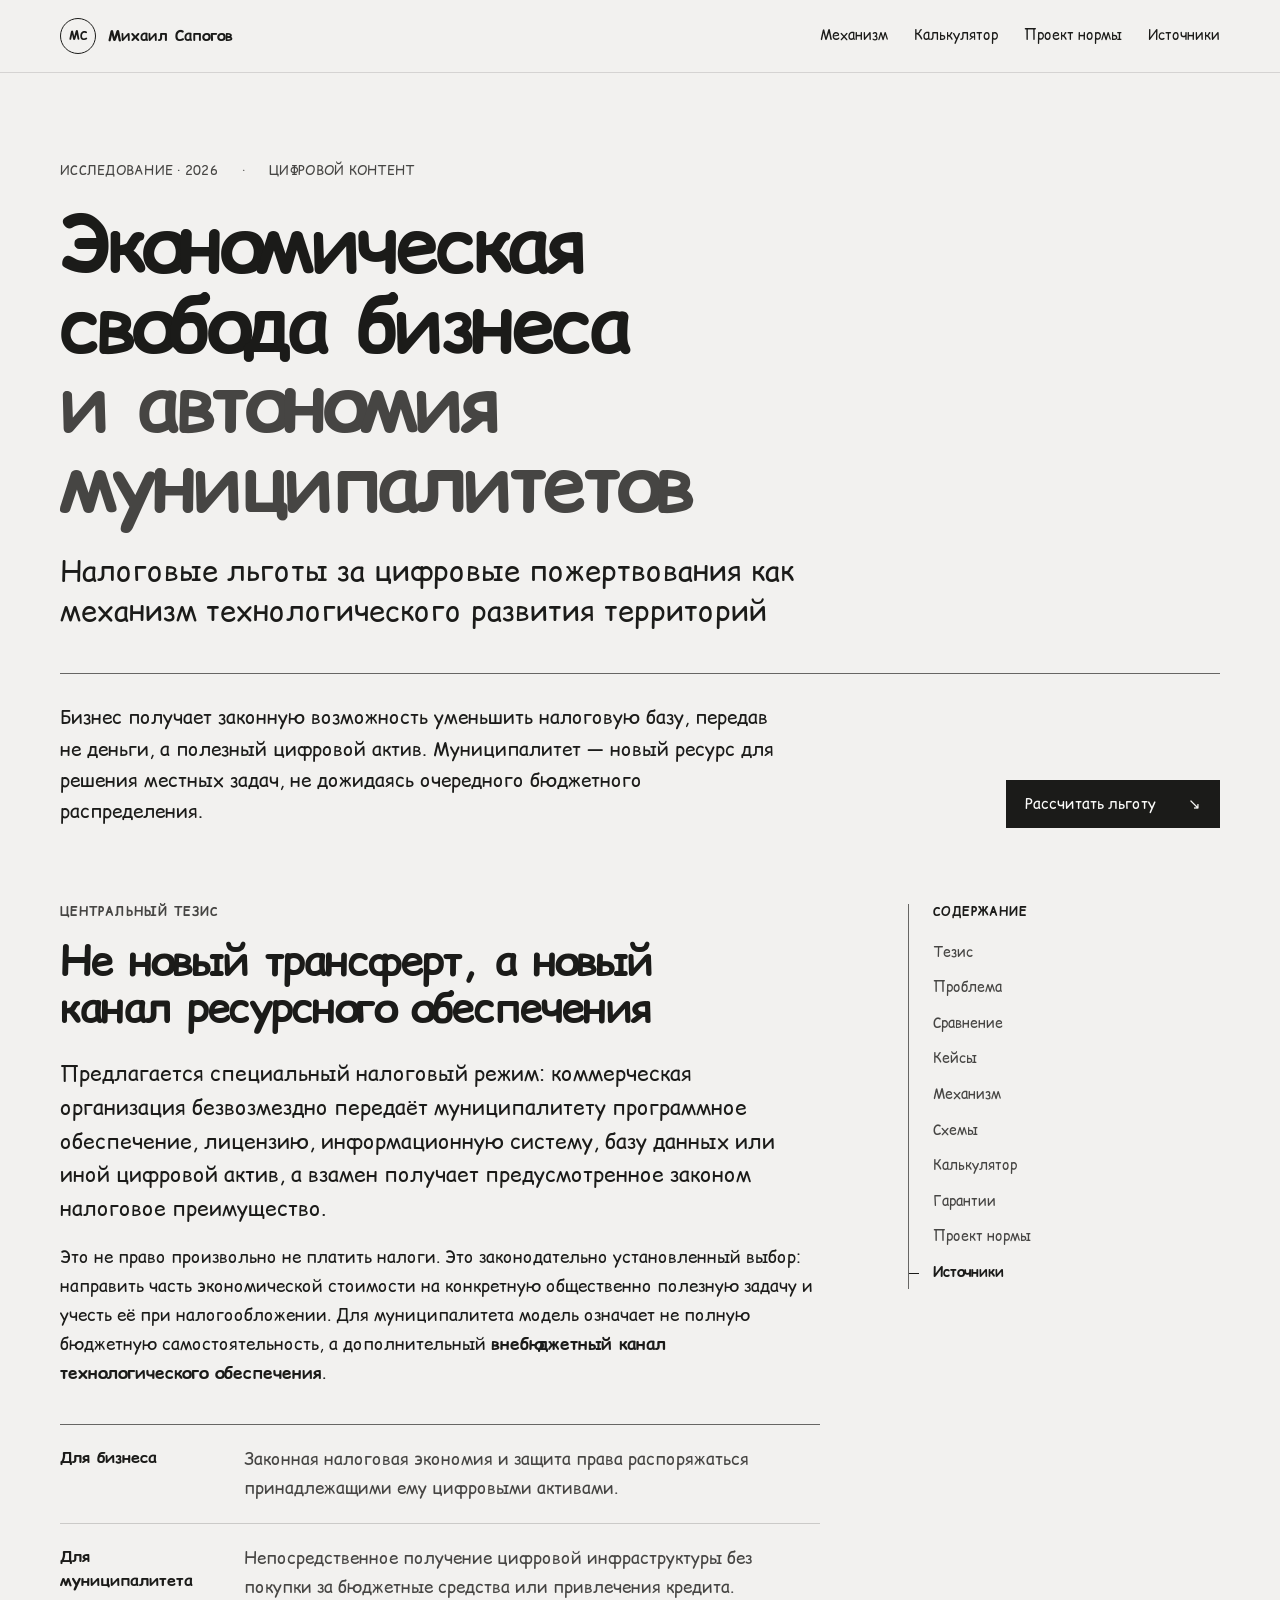
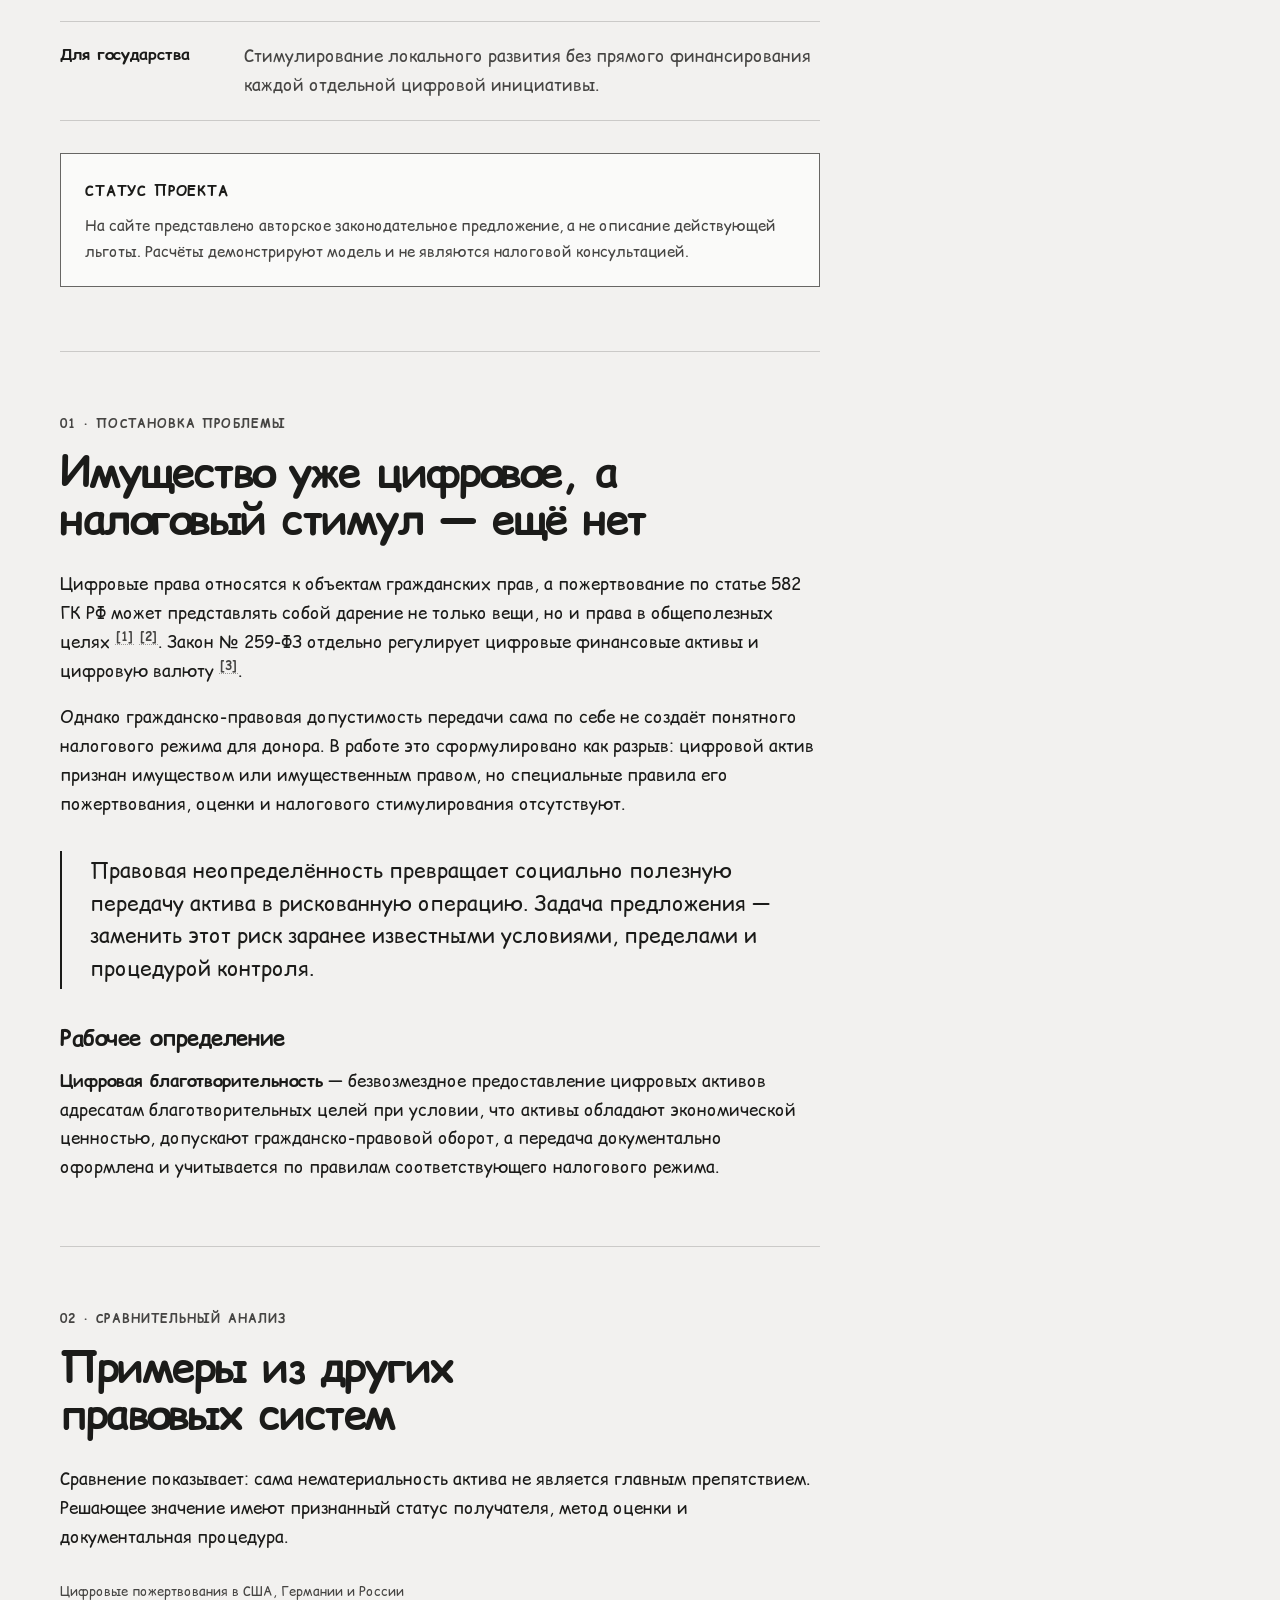
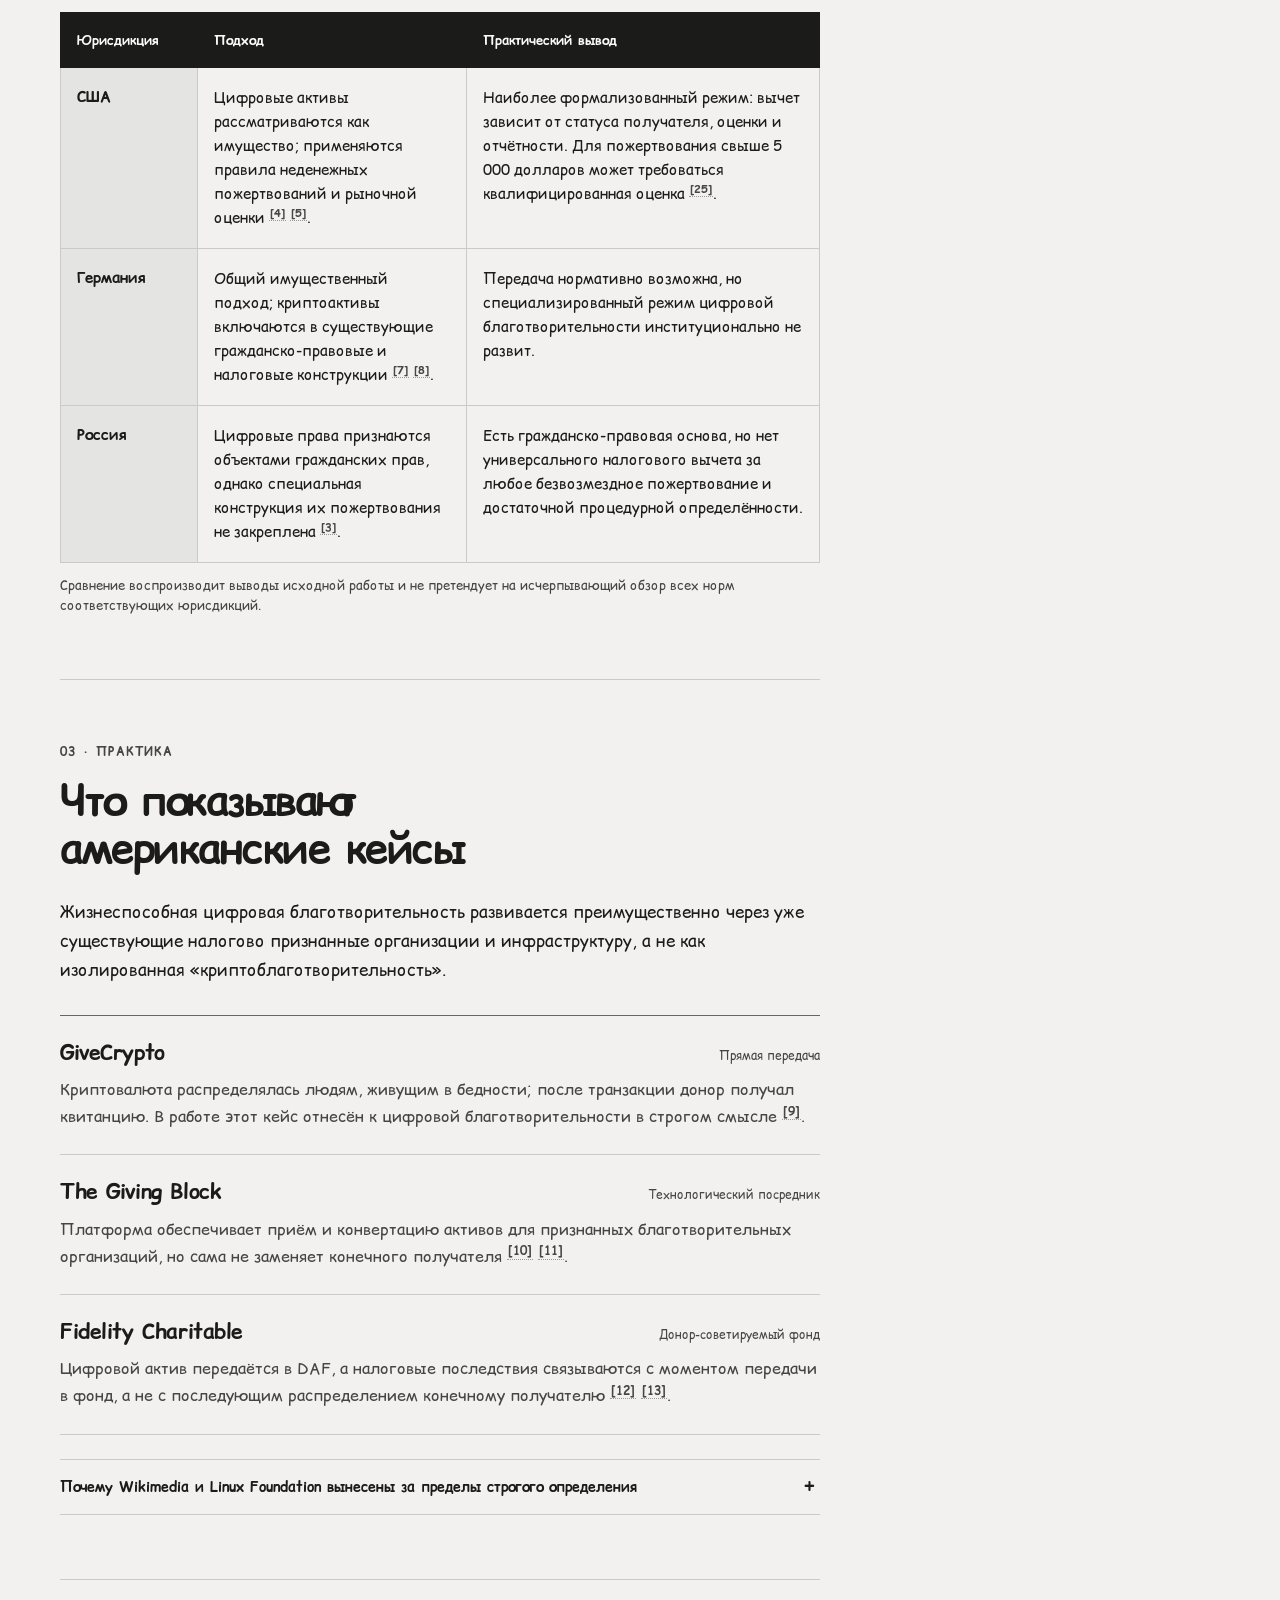
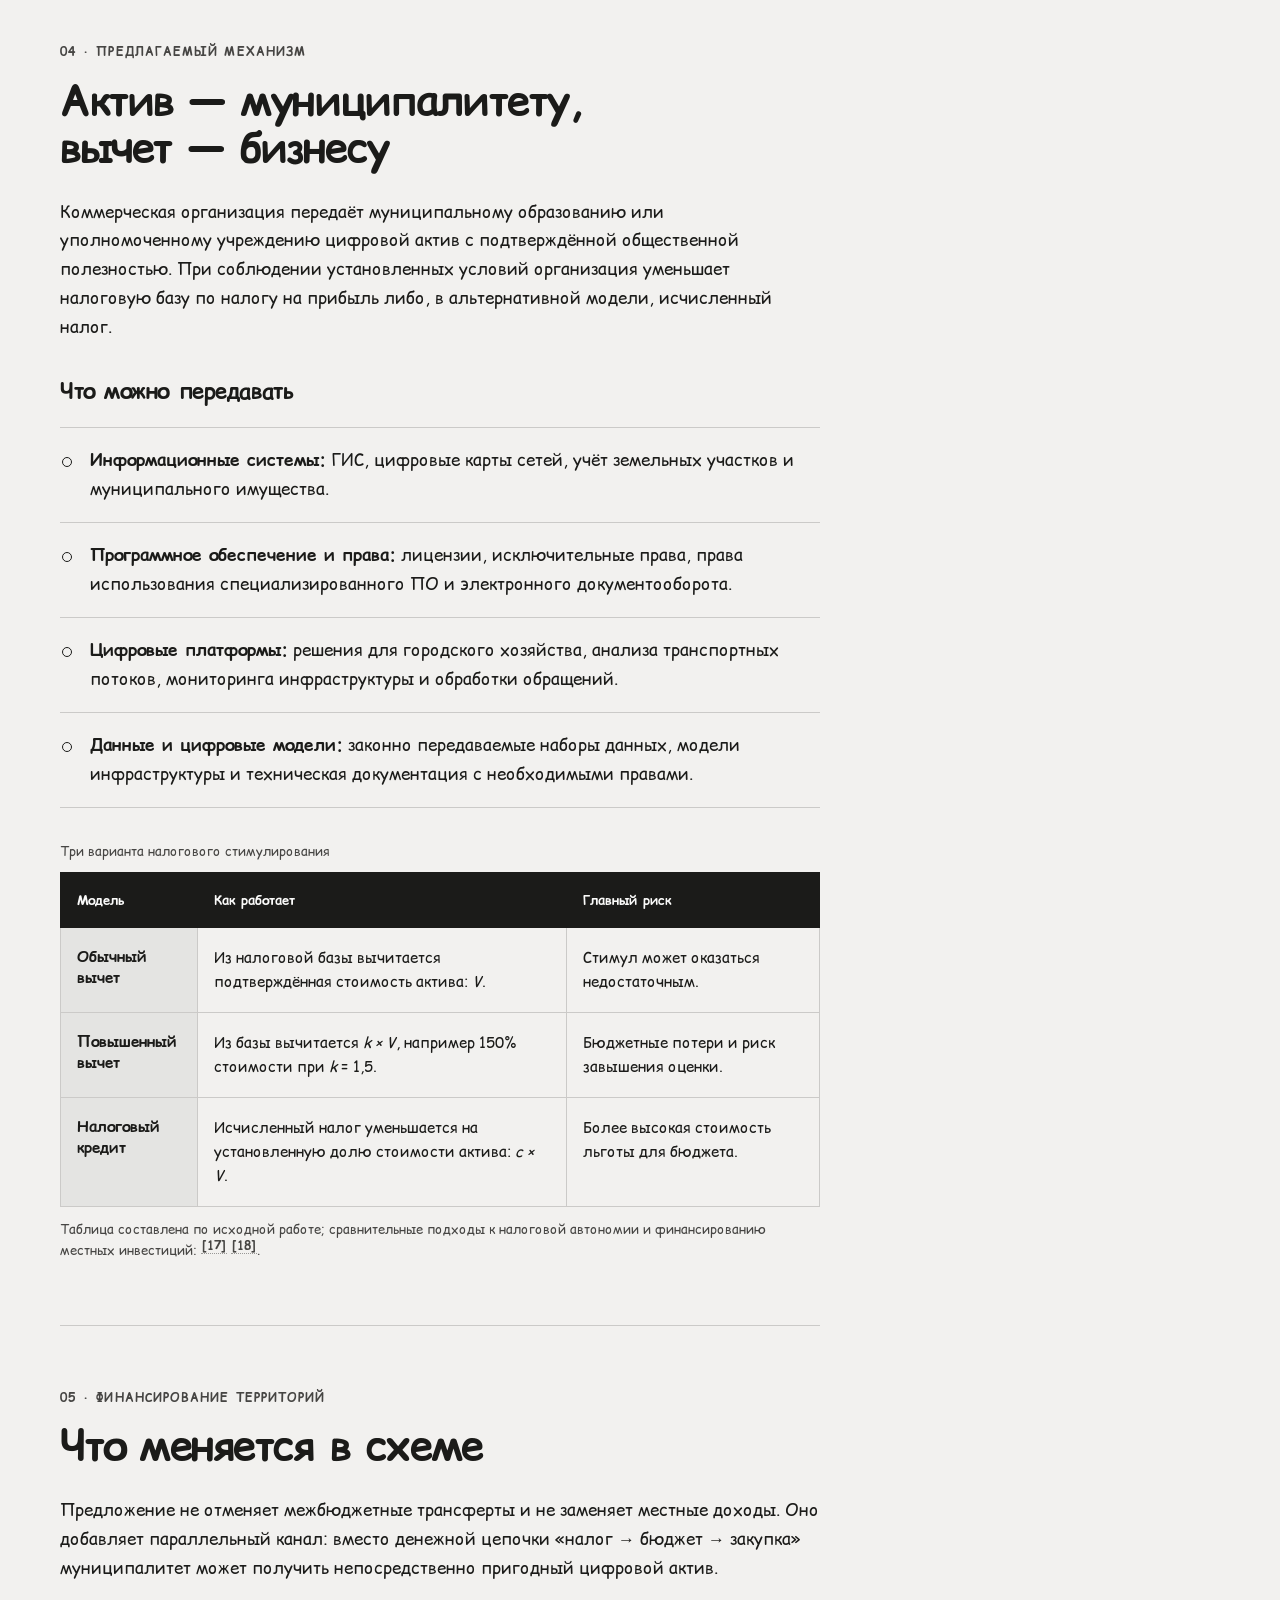
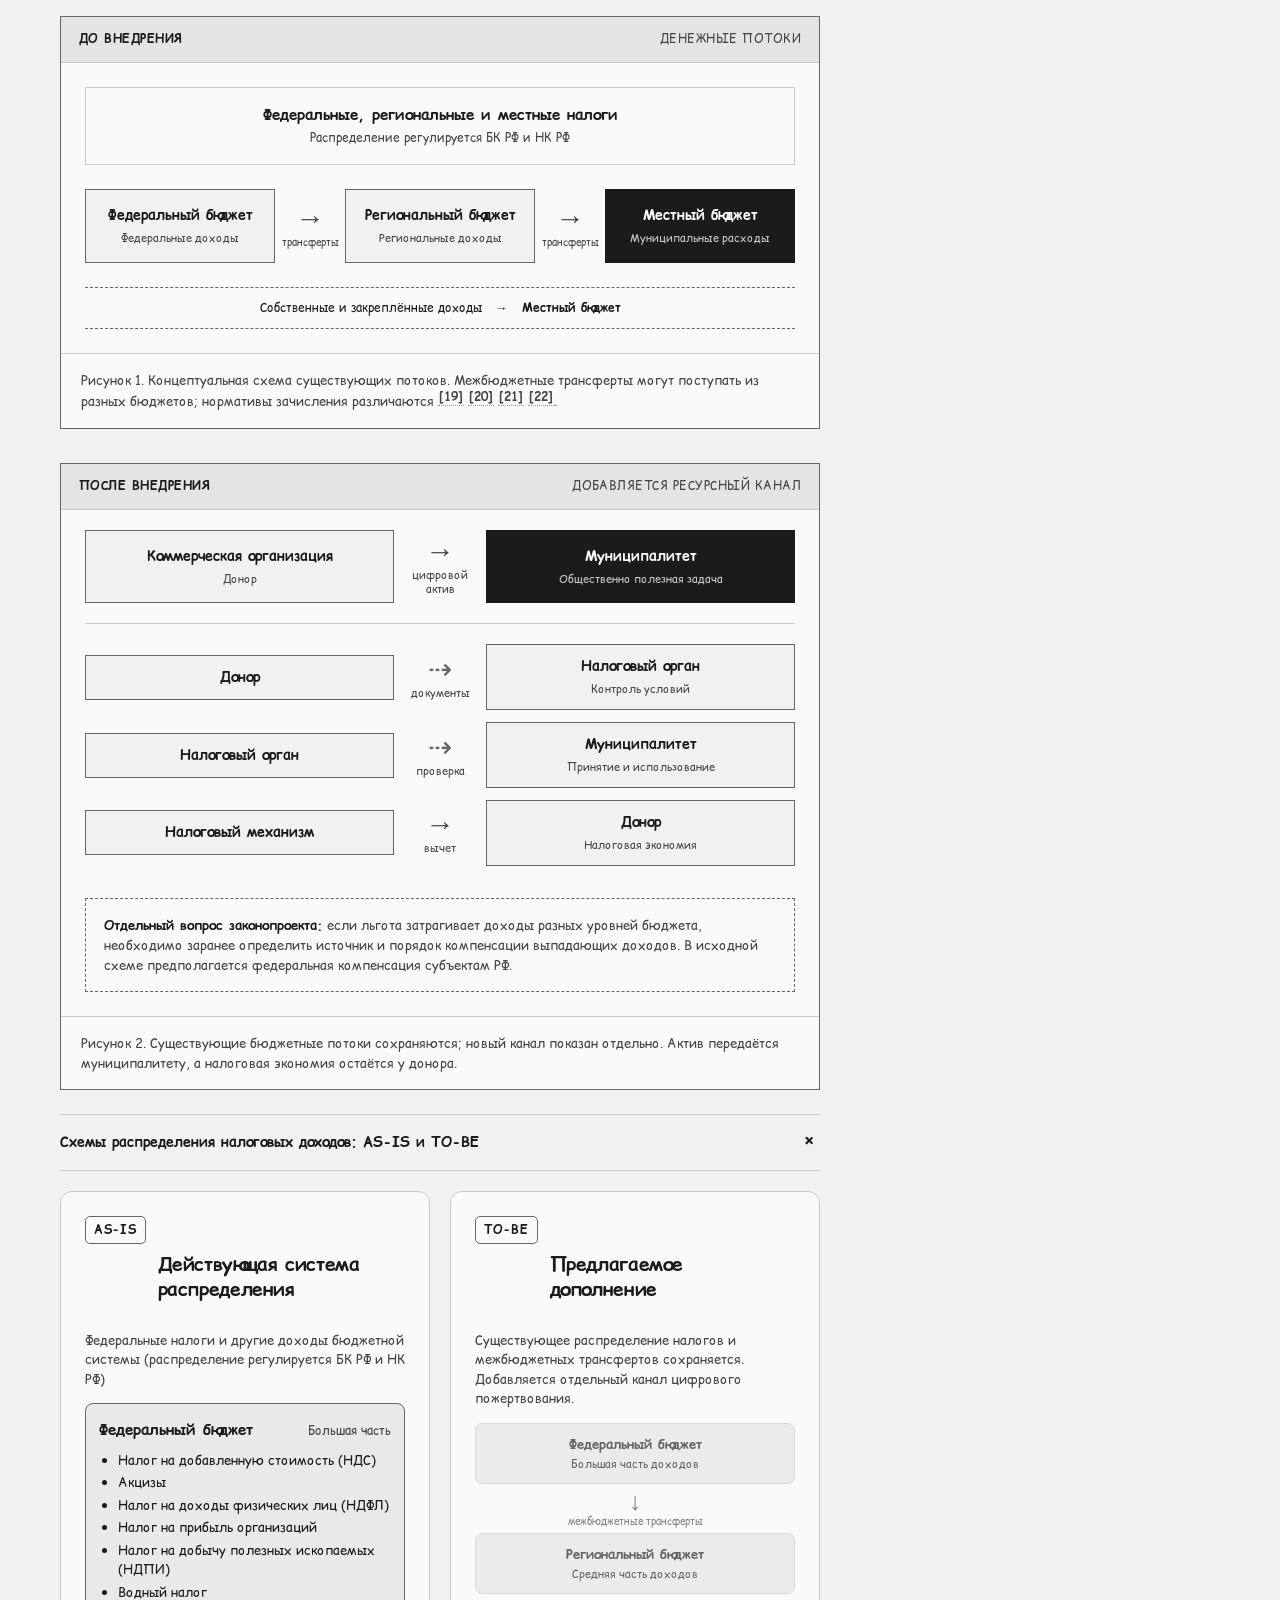
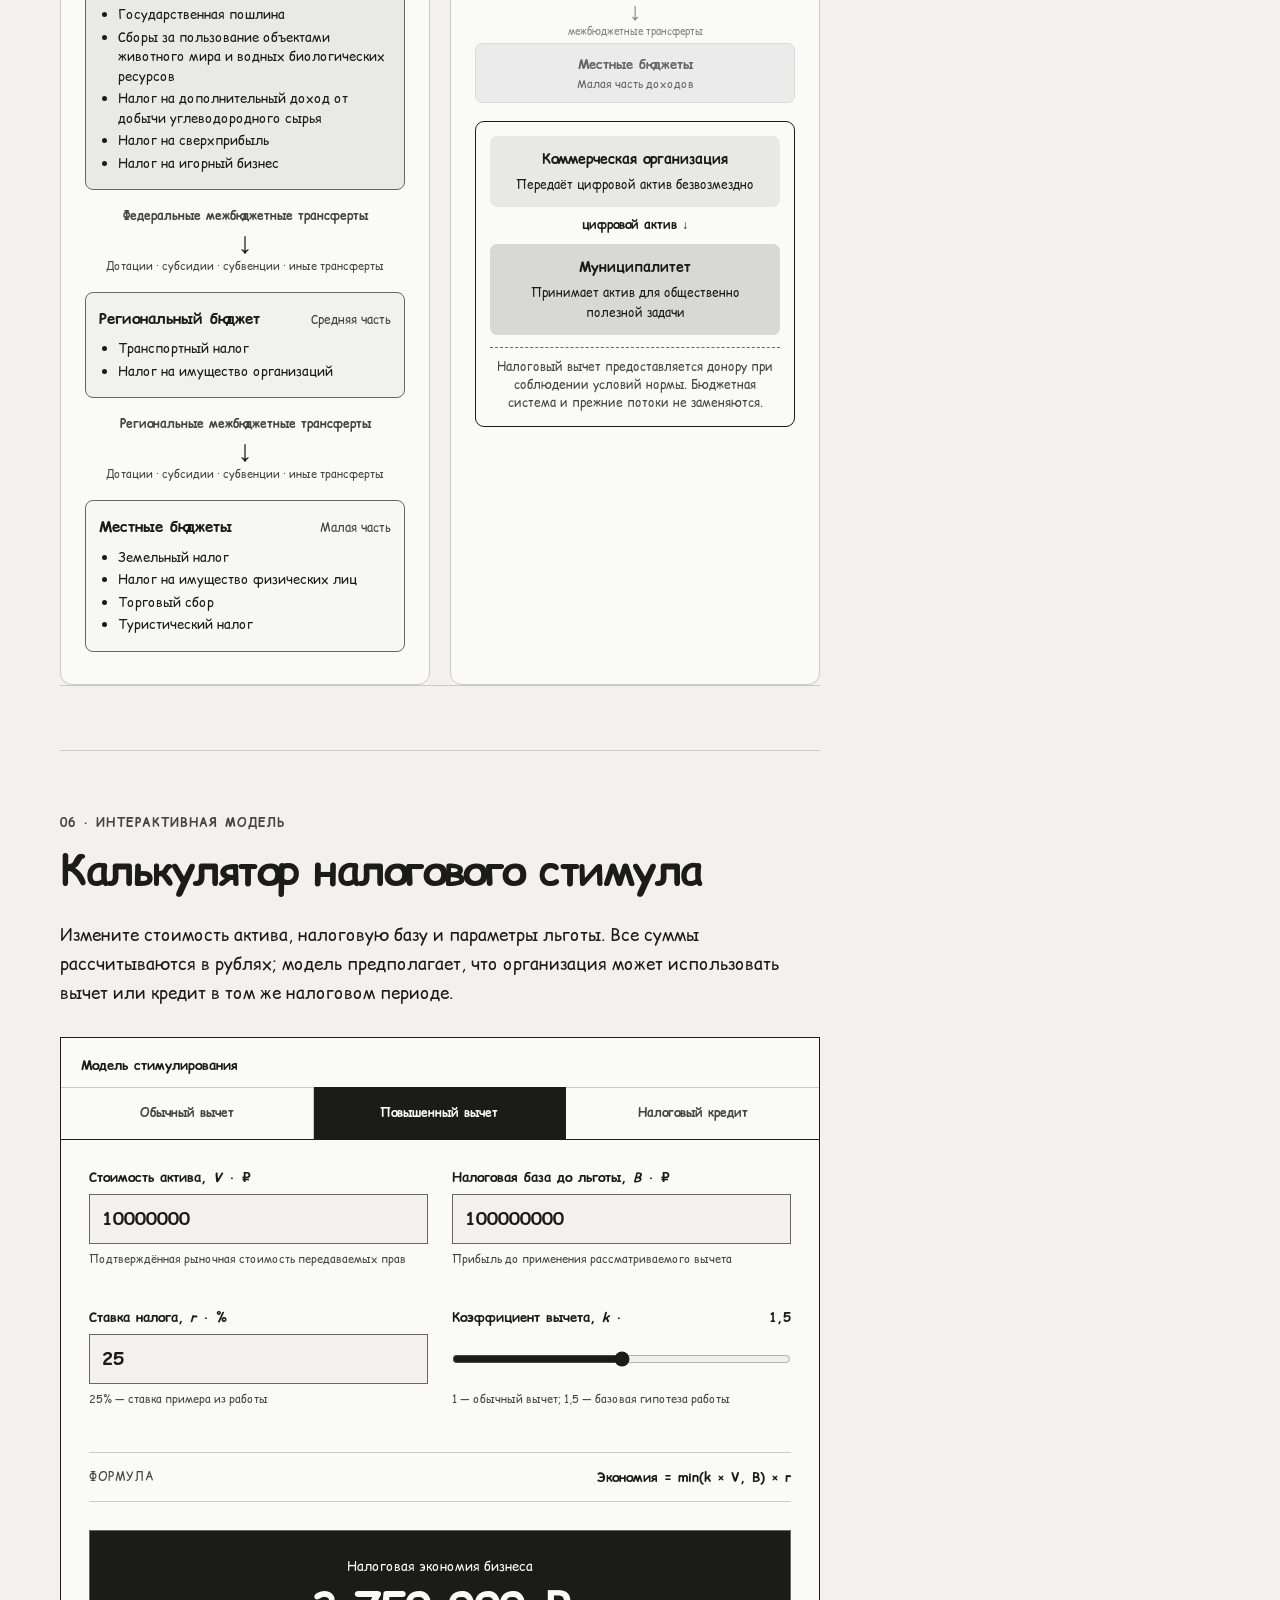
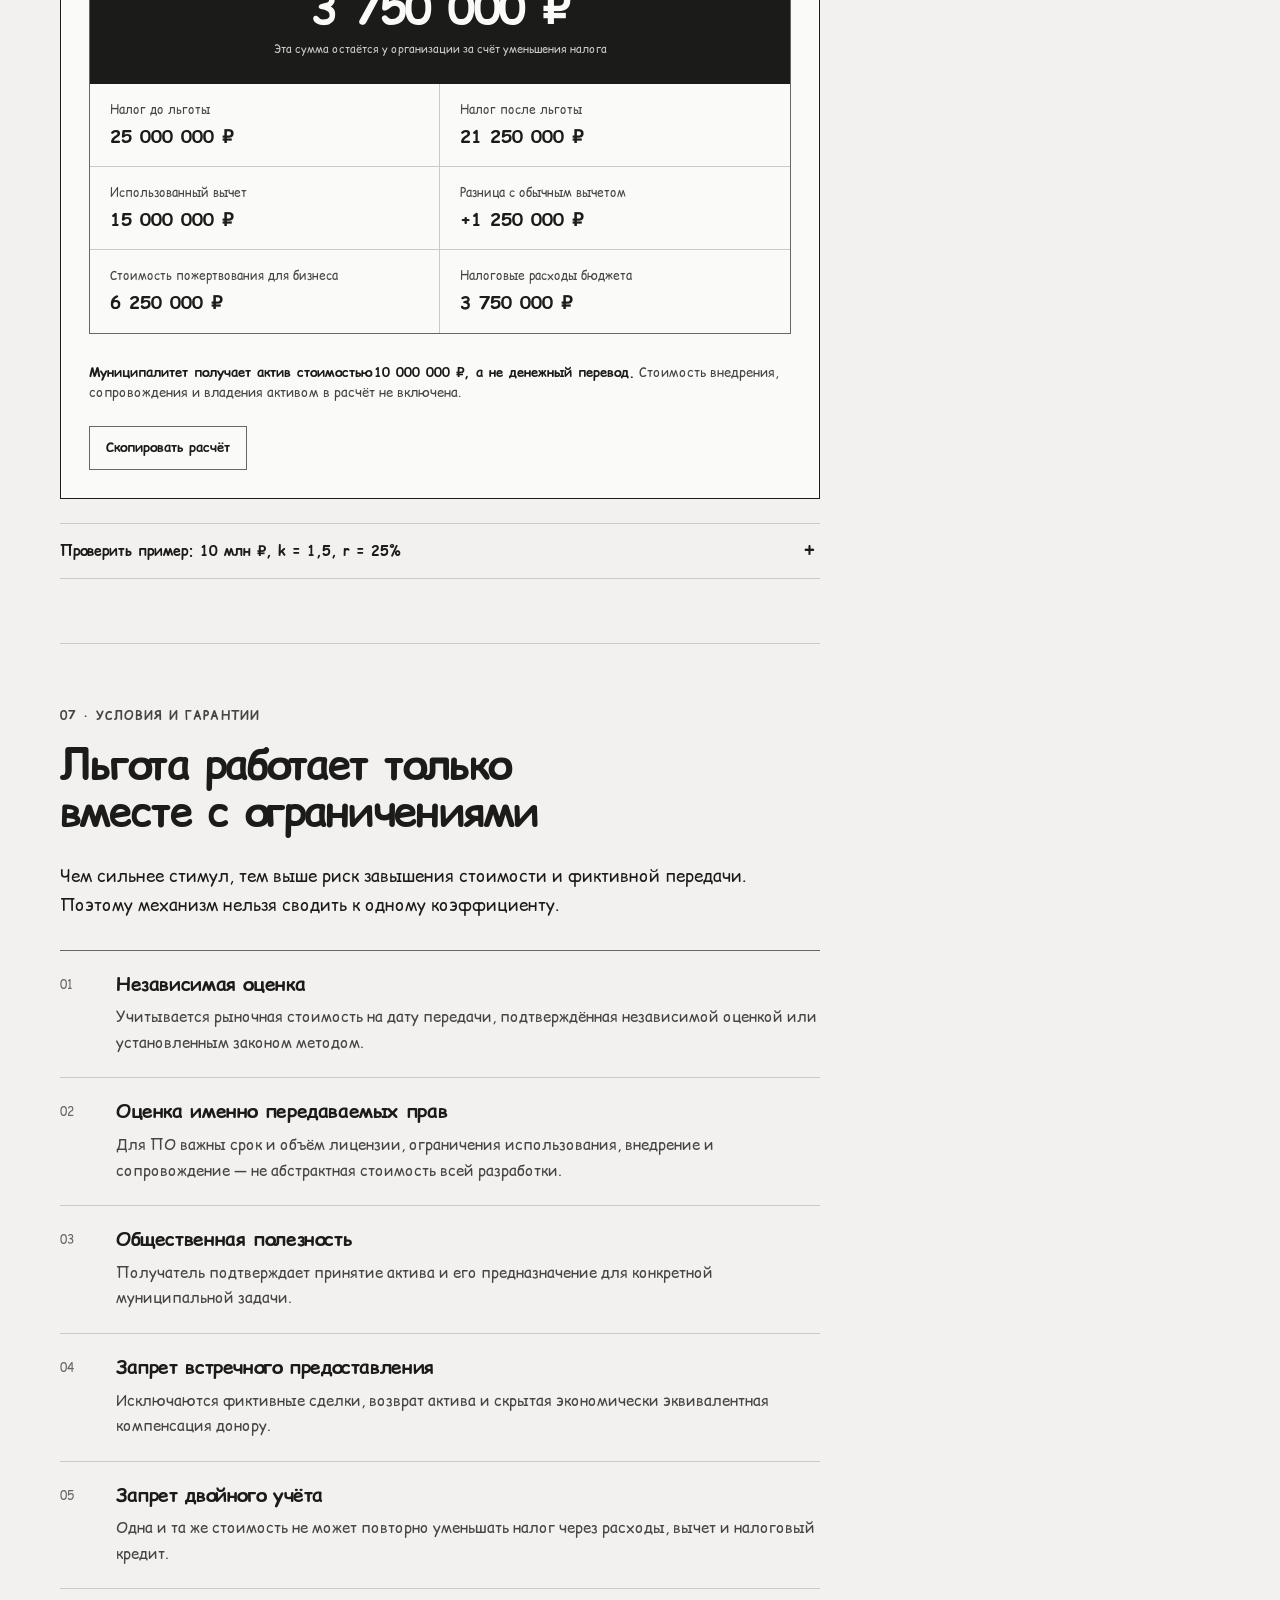
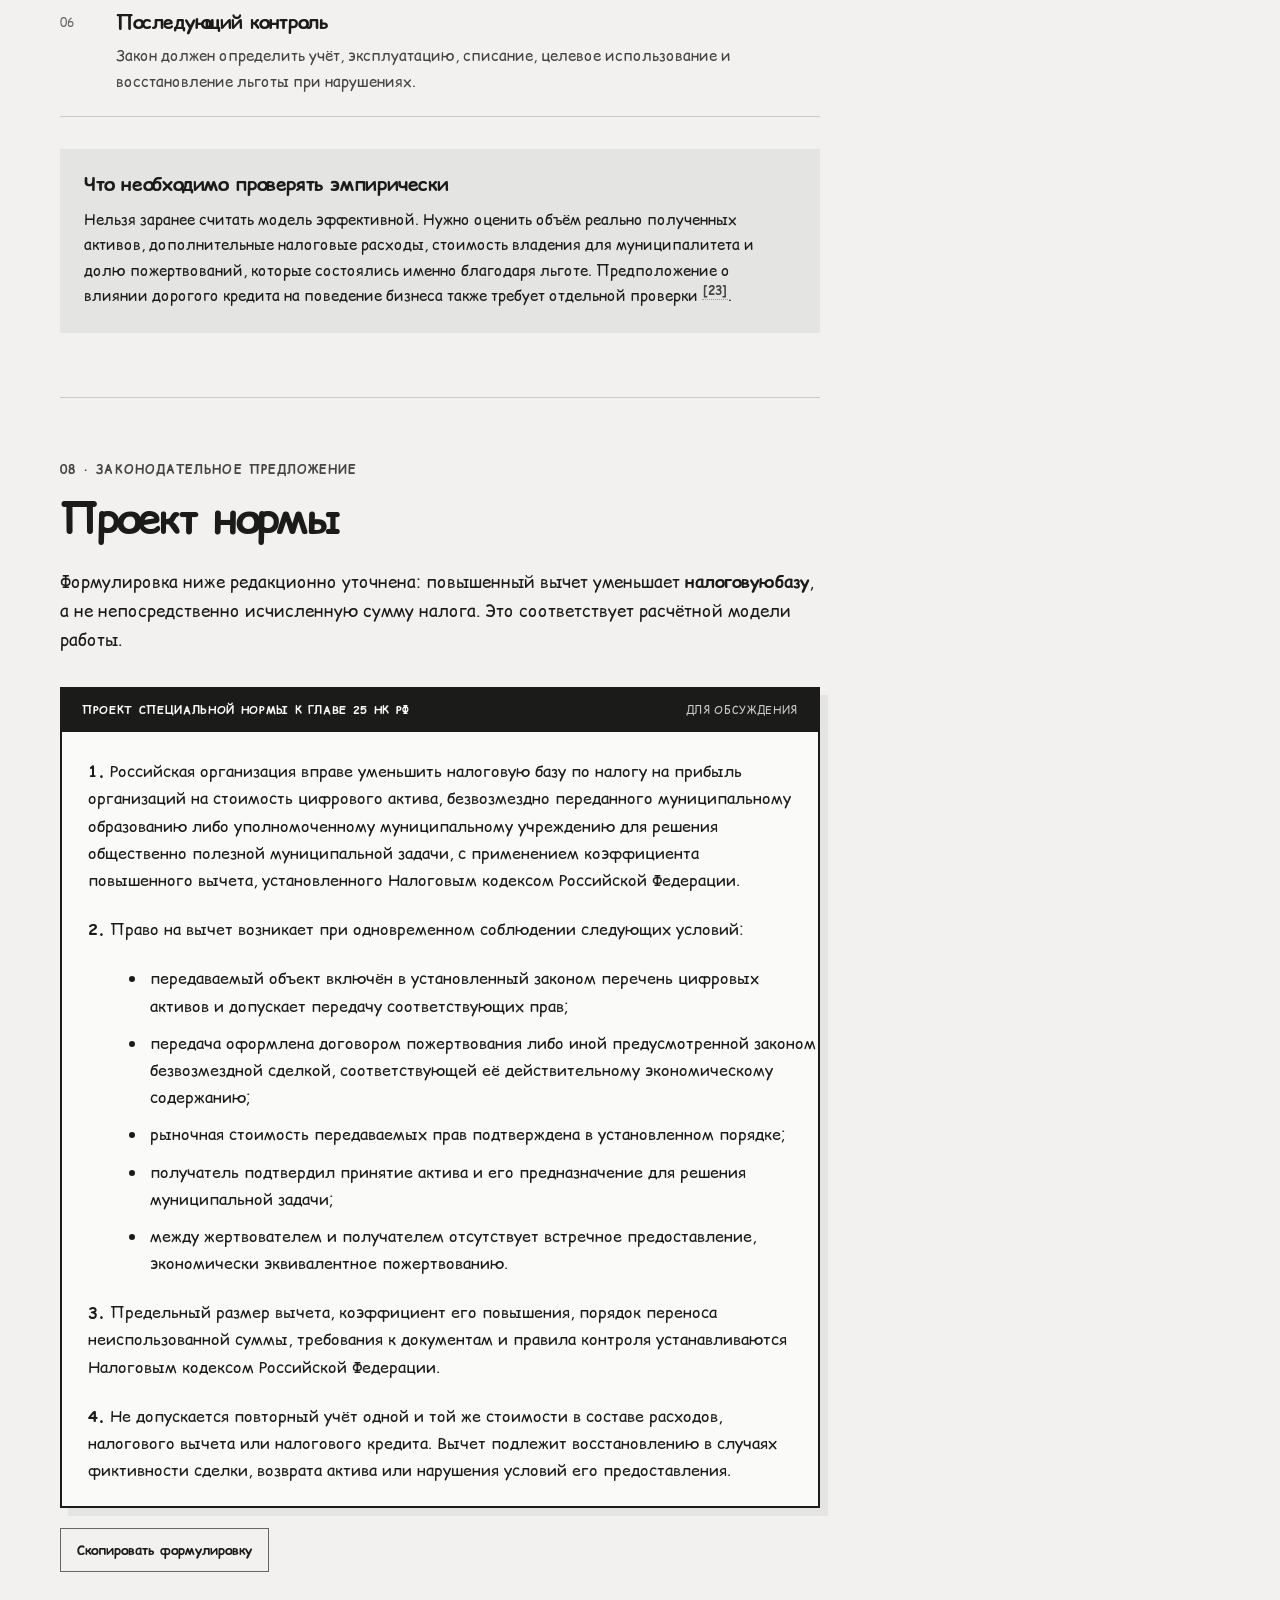
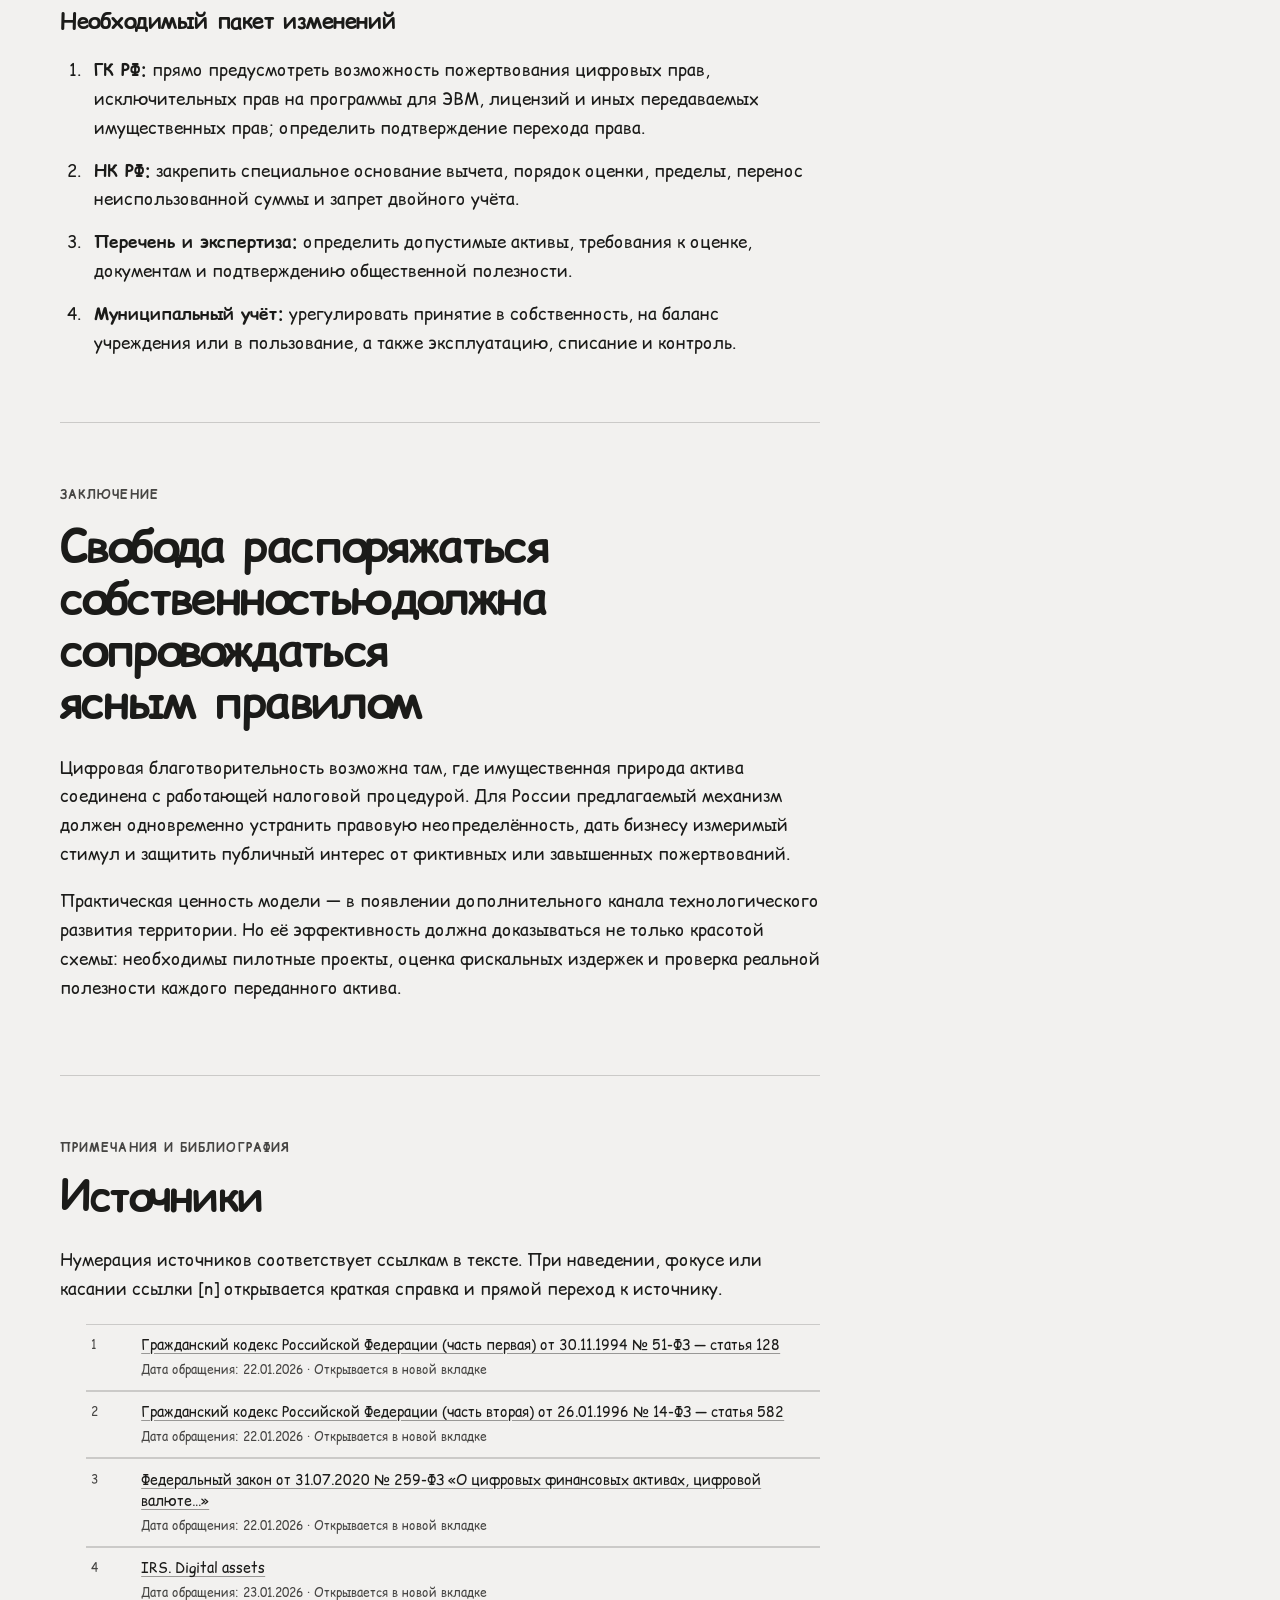
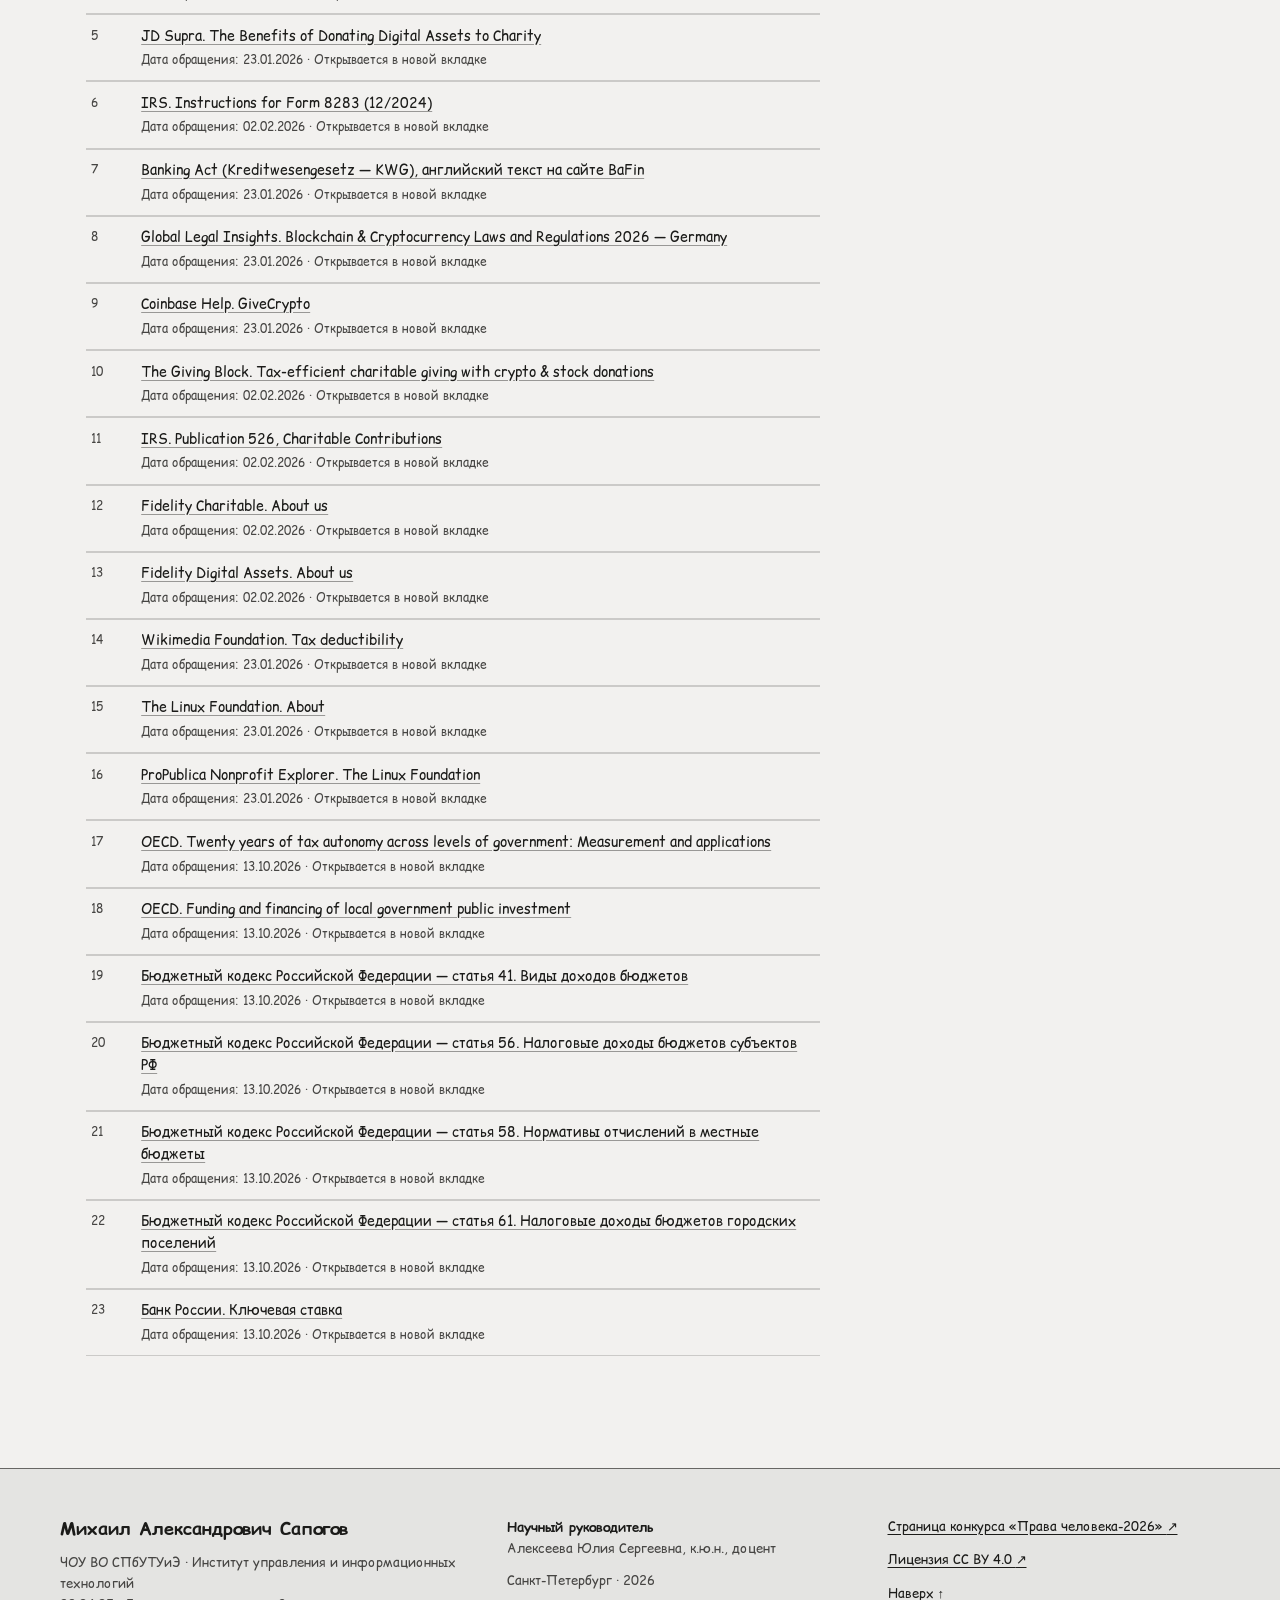
==== commit 11cb80c6: "Указал, что Юлия Сергеевна - доцент, починил ссылки Наверх, починил ссылку на лицензию" ====
--- a/index.html
+++ b/index.html
@@ -16,10 +16,11 @@
 
   <header class="site-header" id="top">
     <div class="header-inner">
-      <a class="author-mark" href="#top" aria-label="Михаил Сапогов — к началу страницы">
+      <a class="author-mark" href="#top" onclick="window.scrollTo({top: 0, behavior: 'smooth'}); return false;" aria-label="Михаил Сапогов — к началу страницы">
         <span class="author-monogram" aria-hidden="true">МС</span>
         <span>Михаил Сапогов</span>
       </a>
+
       <nav class="top-nav" aria-label="Основная навигация">
         <a href="#mechanism">Механизм</a>
         <a href="#calculator">Калькулятор</a>
@@ -420,7 +421,6 @@
             <a href="#safeguards">Гарантии</a>
             <a href="#legislation">Проект нормы</a>
             <a href="#sources">Источники</a>
-        <a href="#sources">Источники</a>
           </nav>
         </div>
       </aside>
@@ -434,13 +434,13 @@
         <p>ЧОУ ВО СПбУТУиЭ · Институт управления и информационных технологий<br>38.04.05 «Бизнес-информатика» · 2 курс</p>
       </div>
       <div>
-        <p><strong>Научный руководитель</strong><br>Алексеева Юлия Сергеевна, к.ю.н.</p>
+        <p><strong>Научный руководитель</strong><br>Алексеева Юлия Сергеевна, к.ю.н., доцент</p>
         <p>Санкт-Петербург · 2026</p>
       </div>
       <div class="footer-links">
-        <a href="https://upchspb.ru/news/34920/" target="_blank" rel="noopener">Условия конкурса «Права человека—2026» <span aria-hidden="true">↗</span></a>
-        <a href="./LICENSE.md">Лицензия CC BY 4.0 <span aria-hidden="true">↗</span></a>
-        <a href="#top">Наверх <span aria-hidden="true">↑</span></a>
+        <a href="https://upchspb.ru/news/34920/" target="_blank" rel="noopener">Страница конкурса «Права человека-2026» <span aria-hidden="true">↗</span></a>
+        <a href="./license.html" target="_blank" rel="noopener">Лицензия CC BY 4.0 <span aria-hidden="true">↗</span></a>
+        <a href="#top" onclick="window.scrollTo({top: 0, behavior: 'smooth'}); return false;">Наверх <span aria-hidden="true">↑</span></a>
       </div>
     </div>
   </footer>
